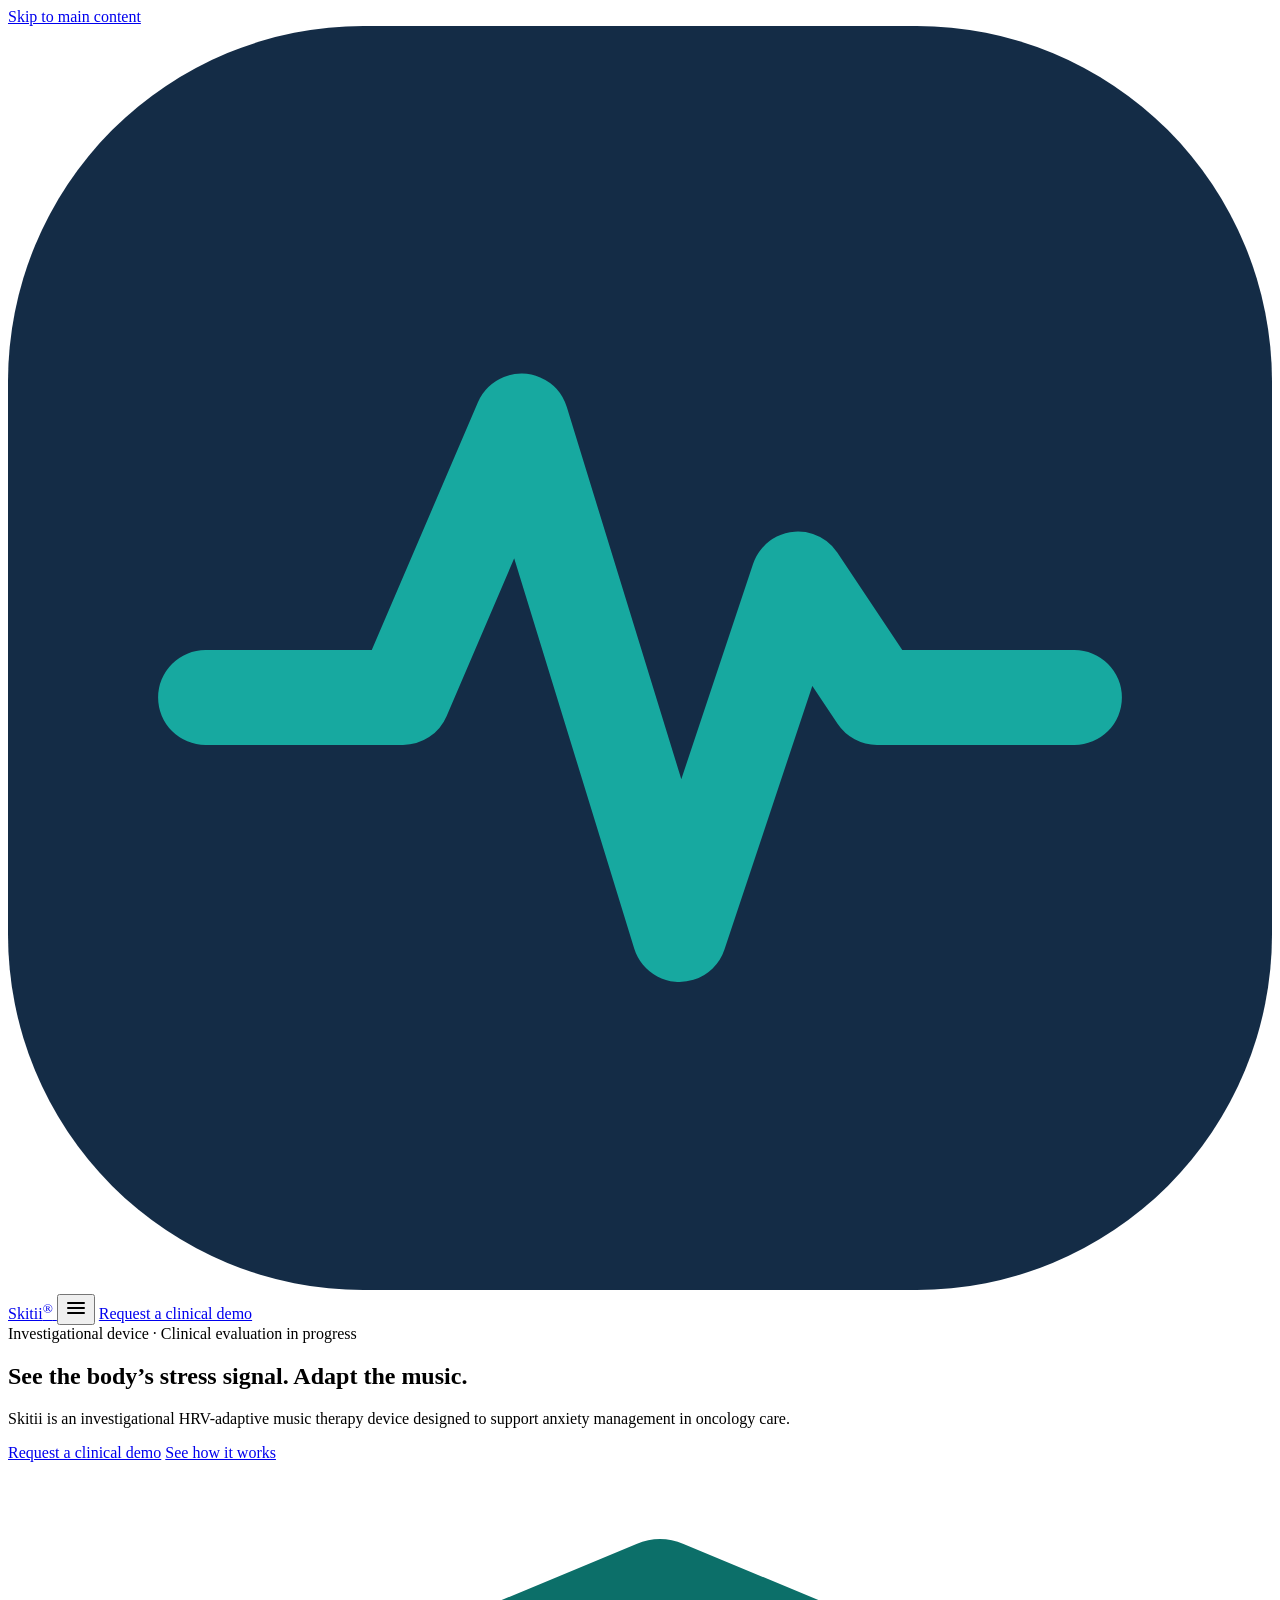
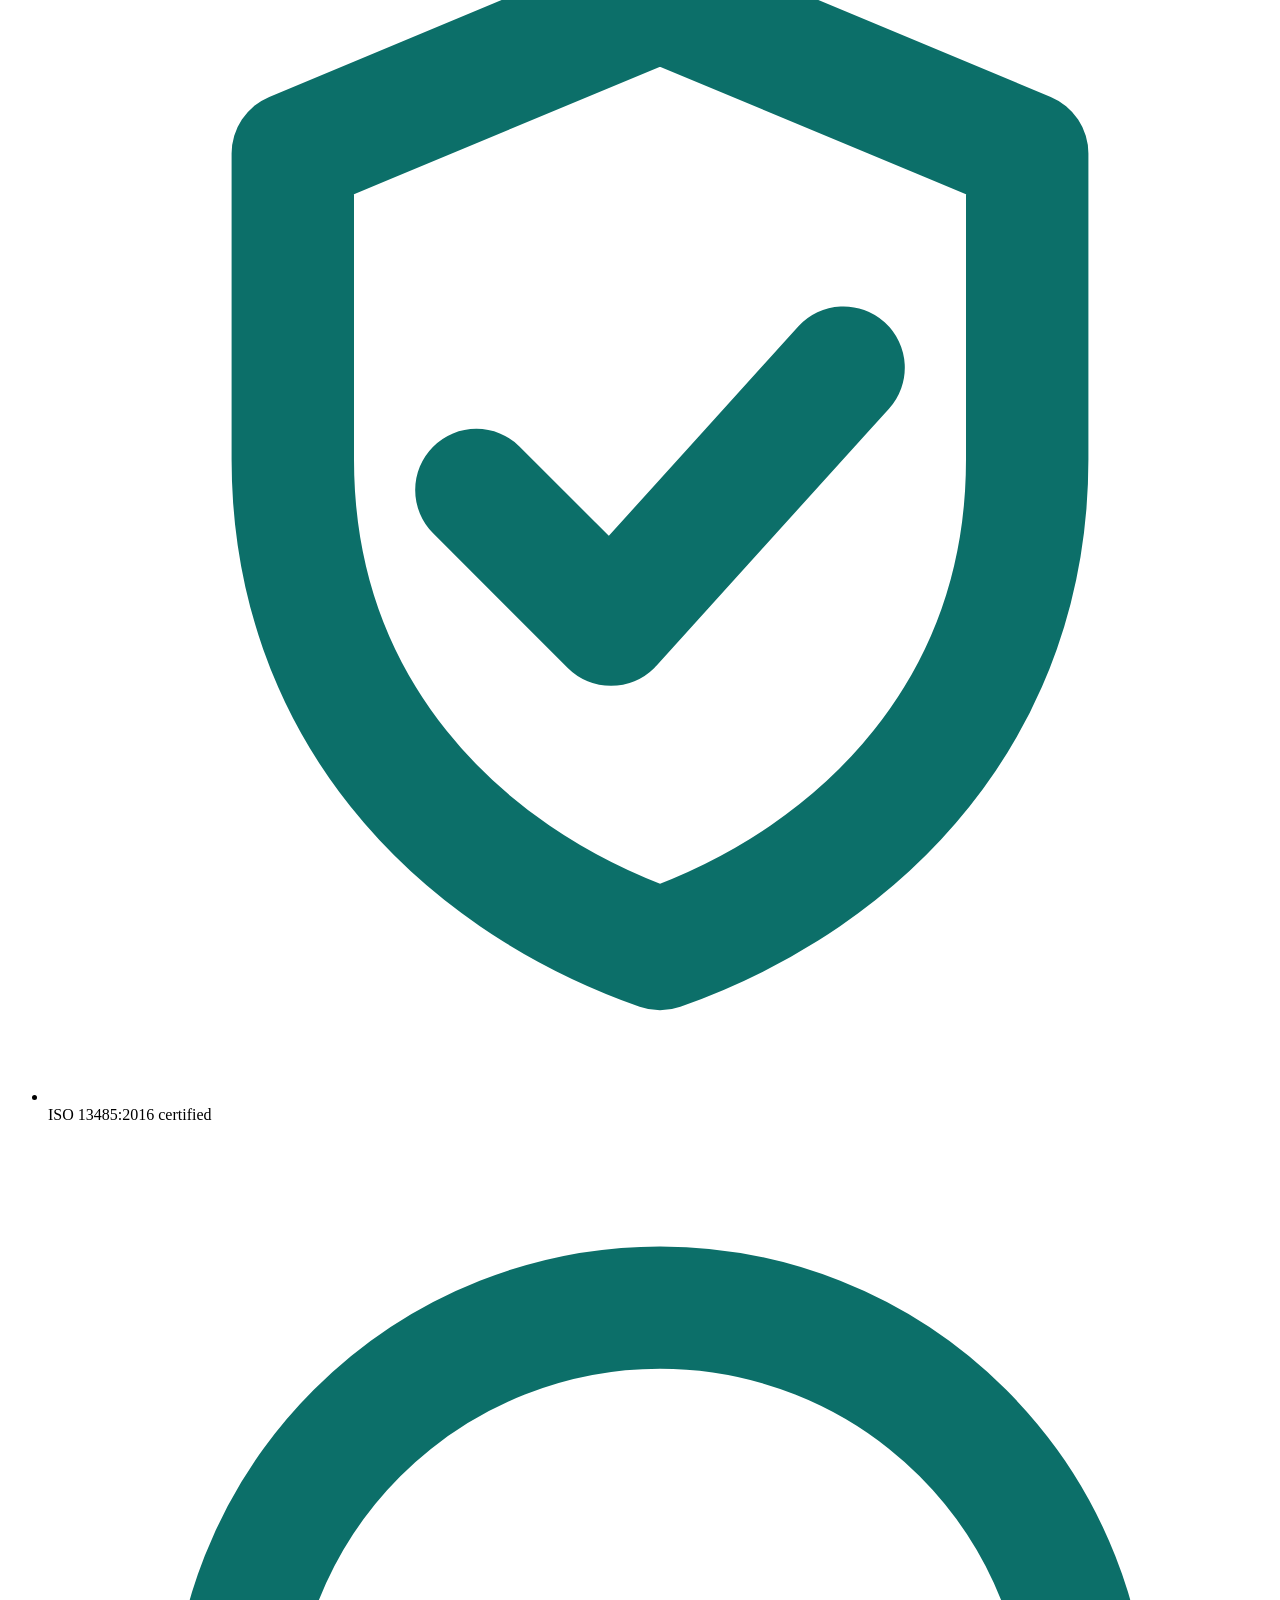
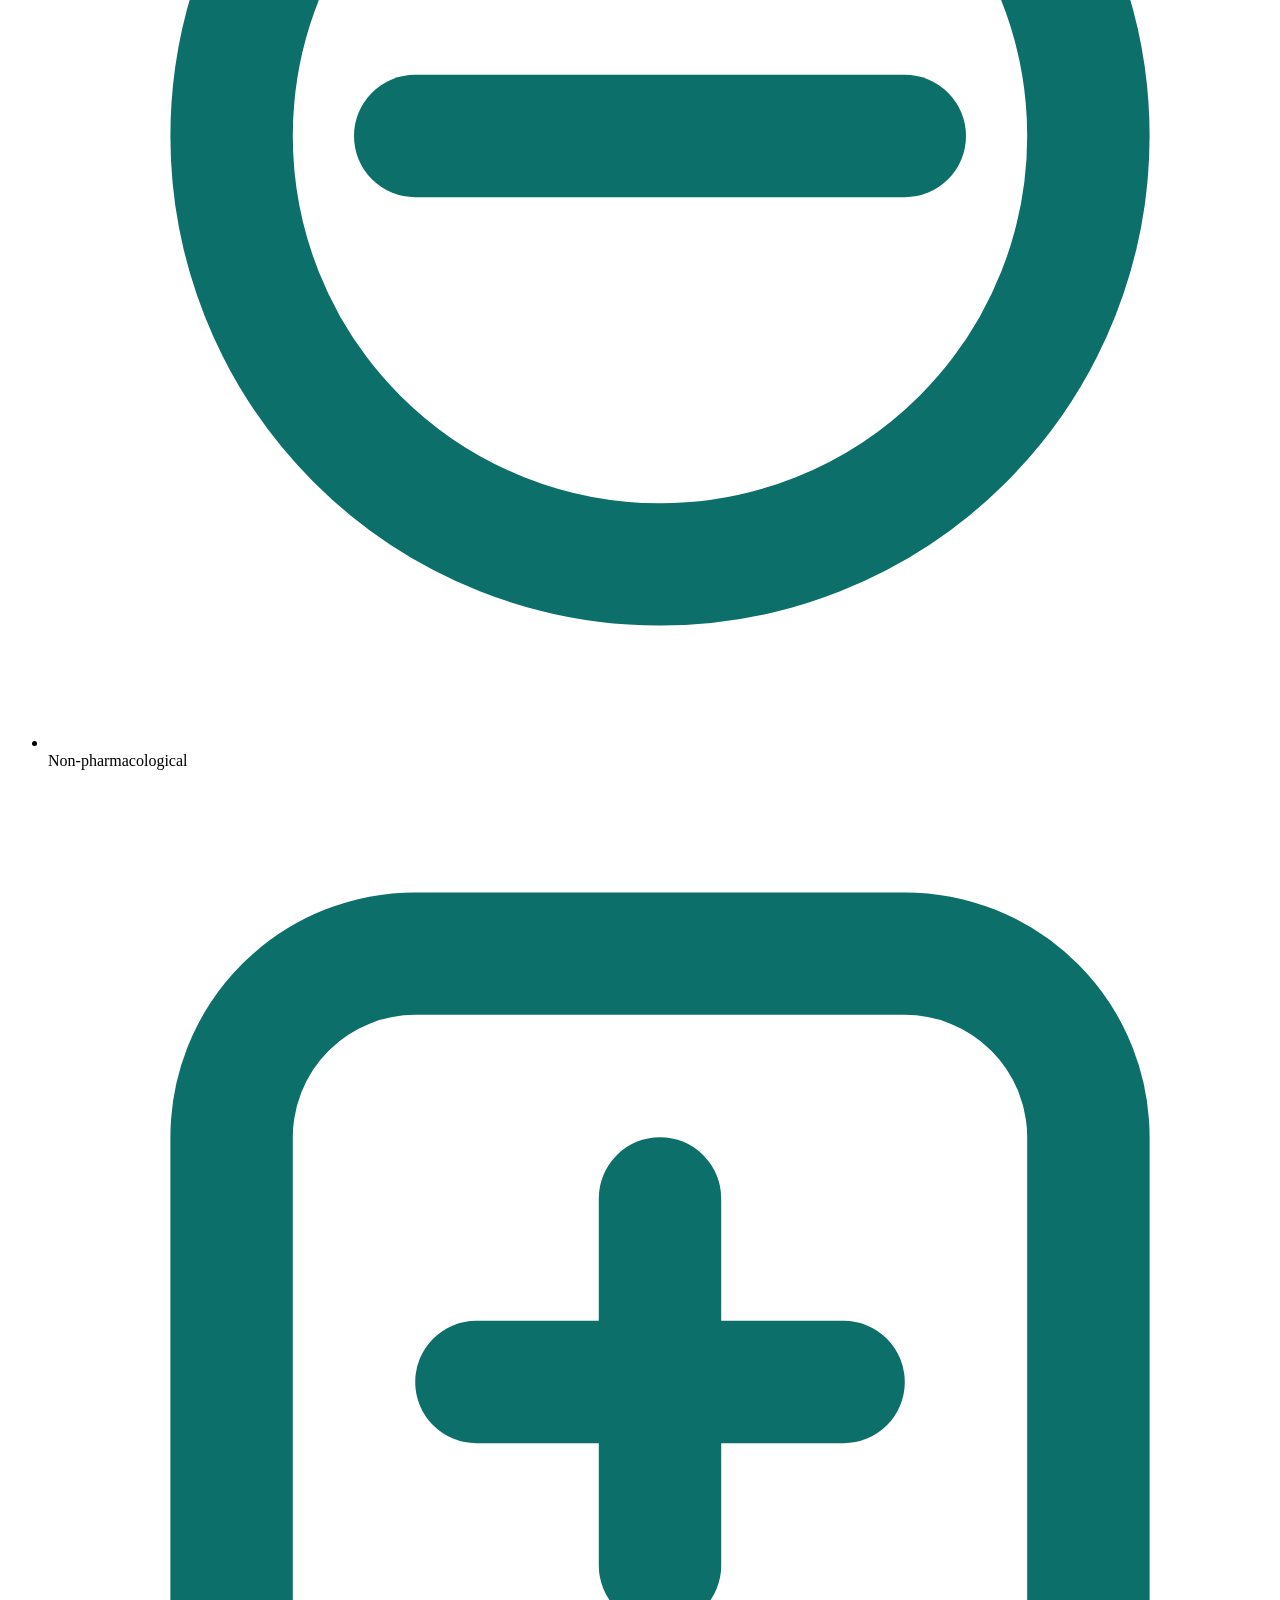
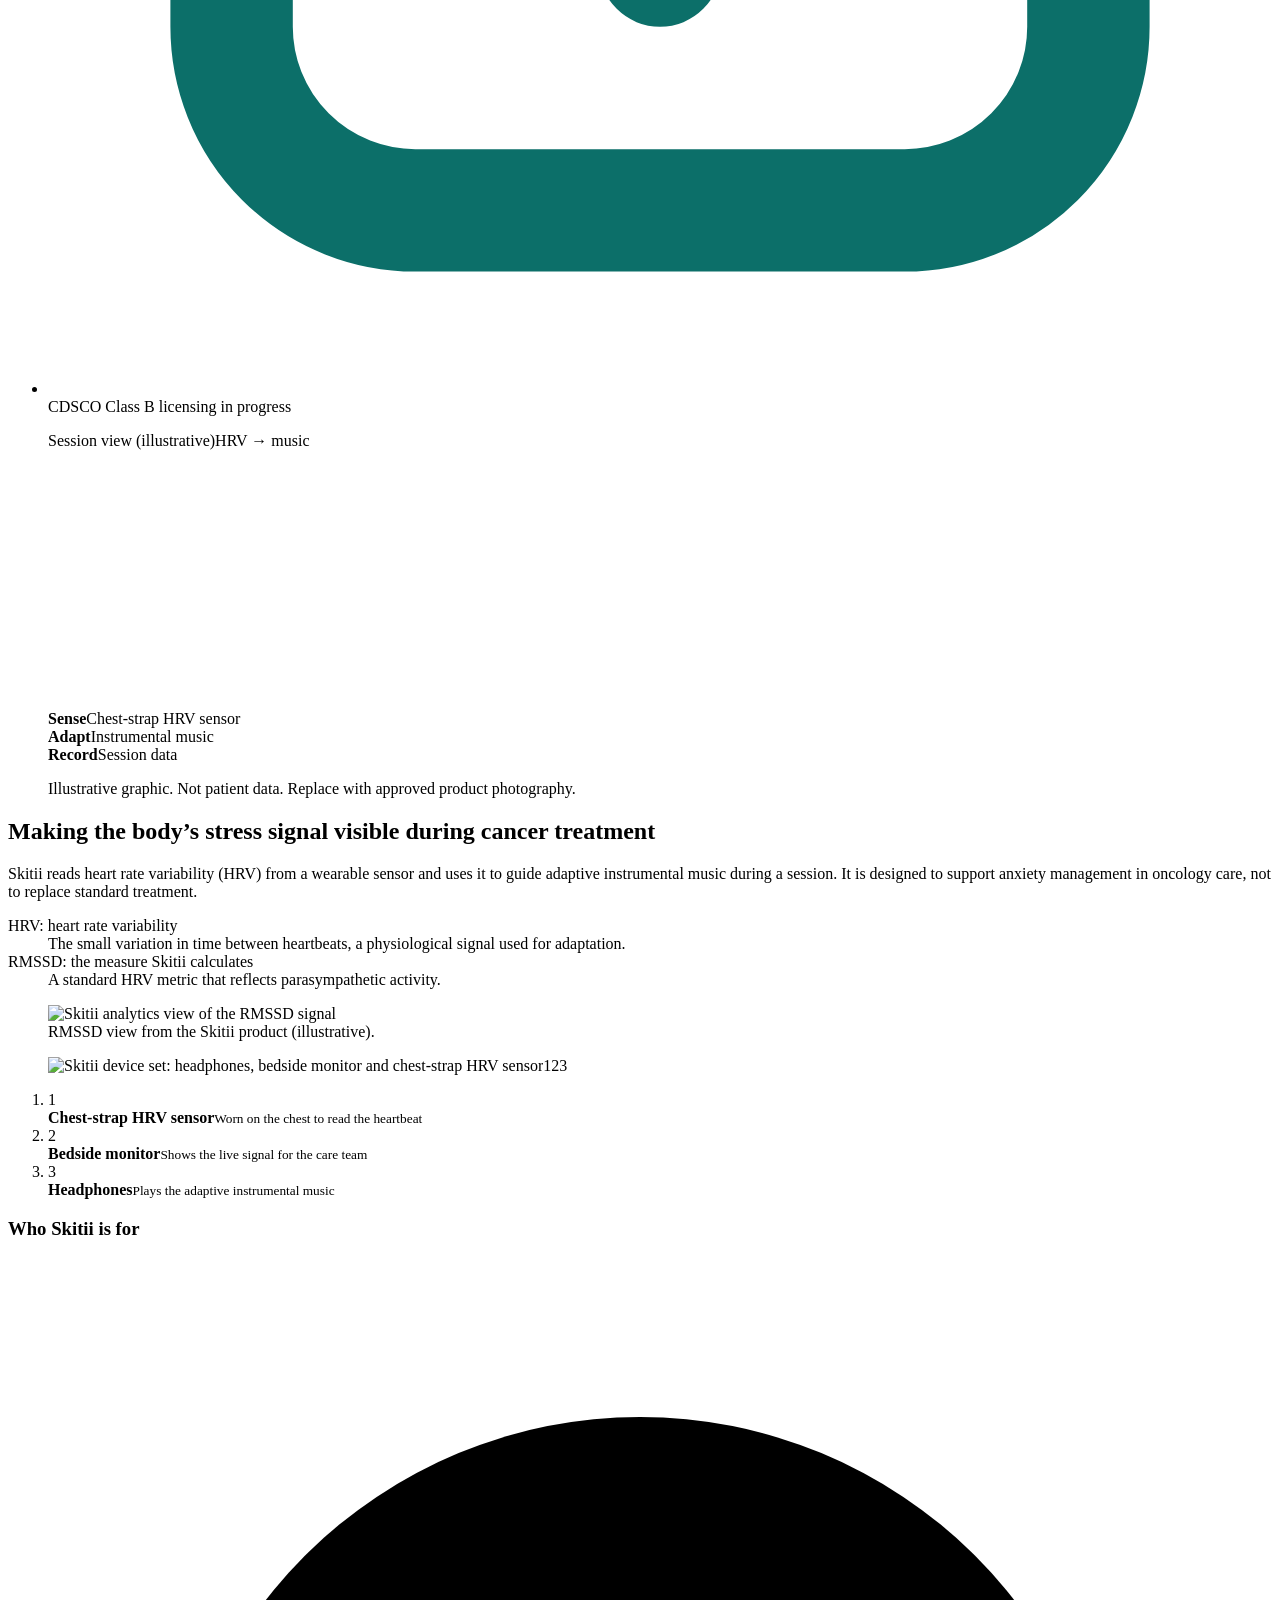
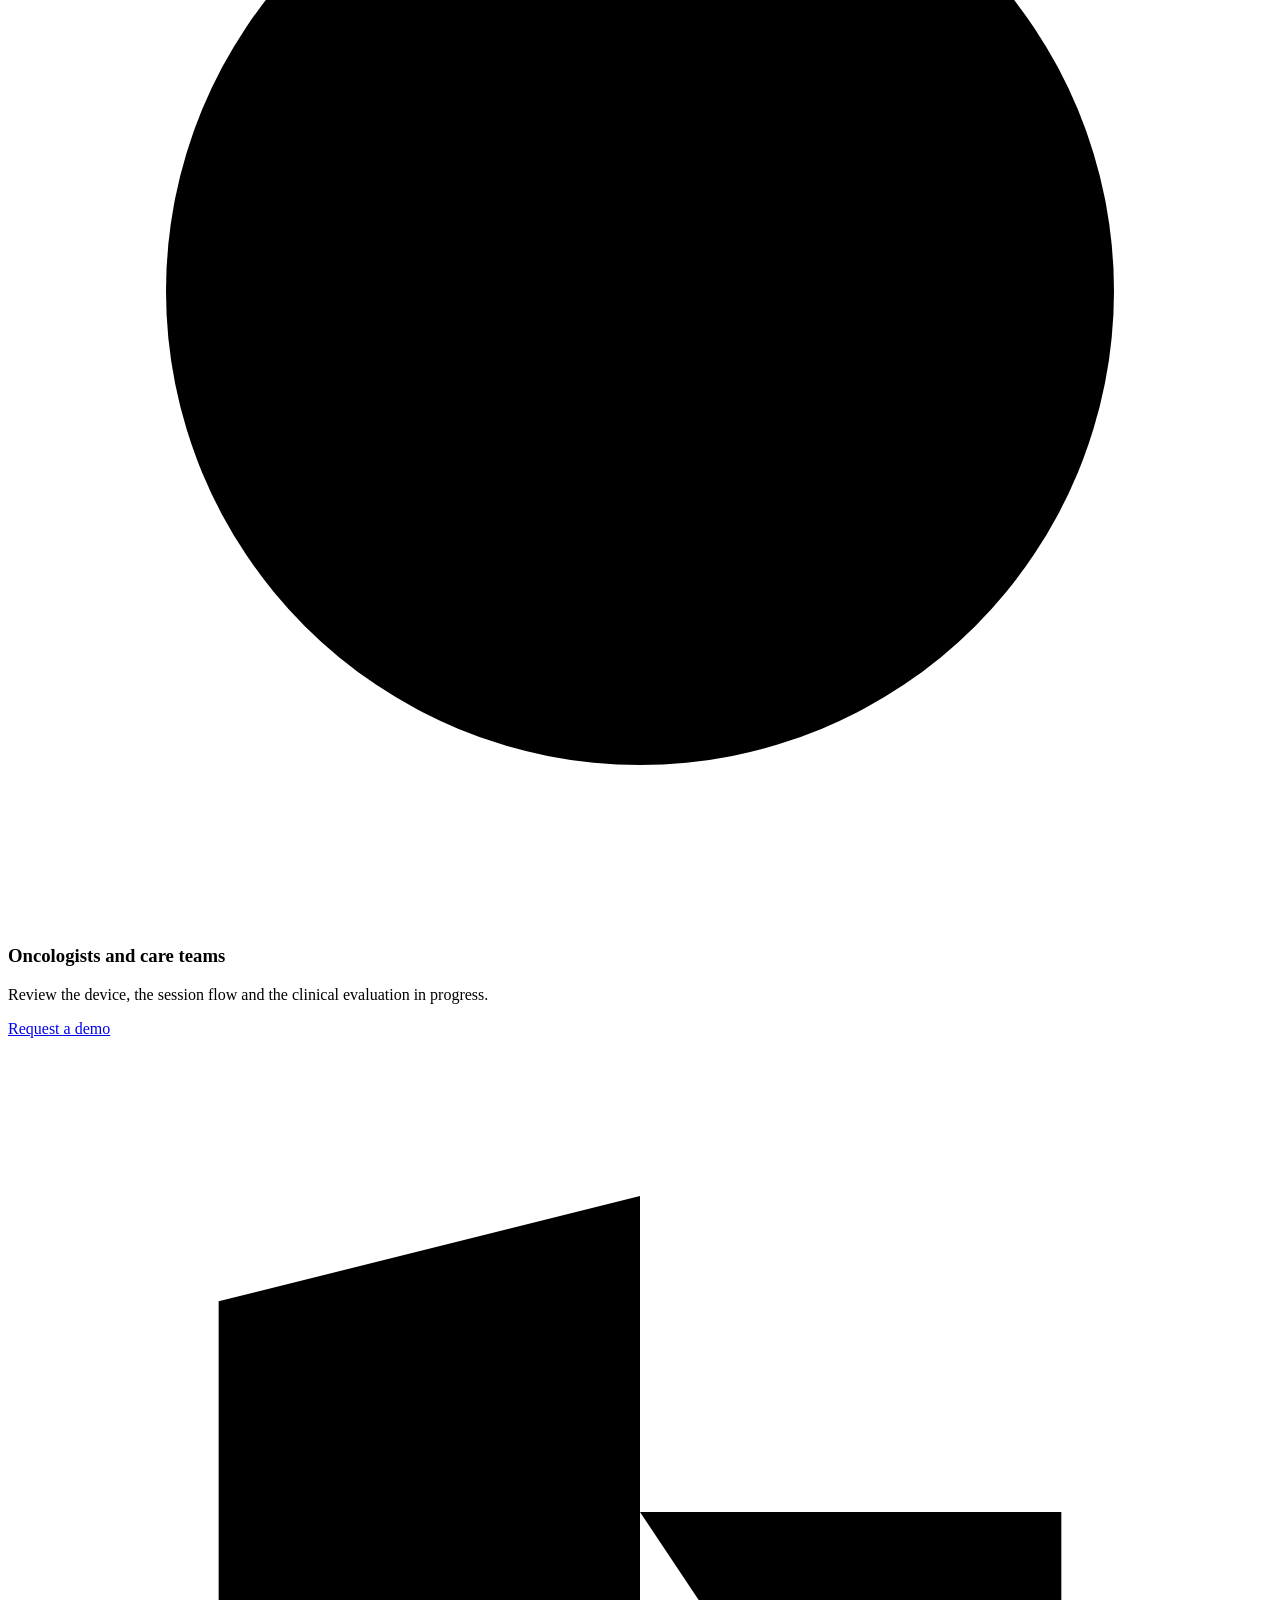
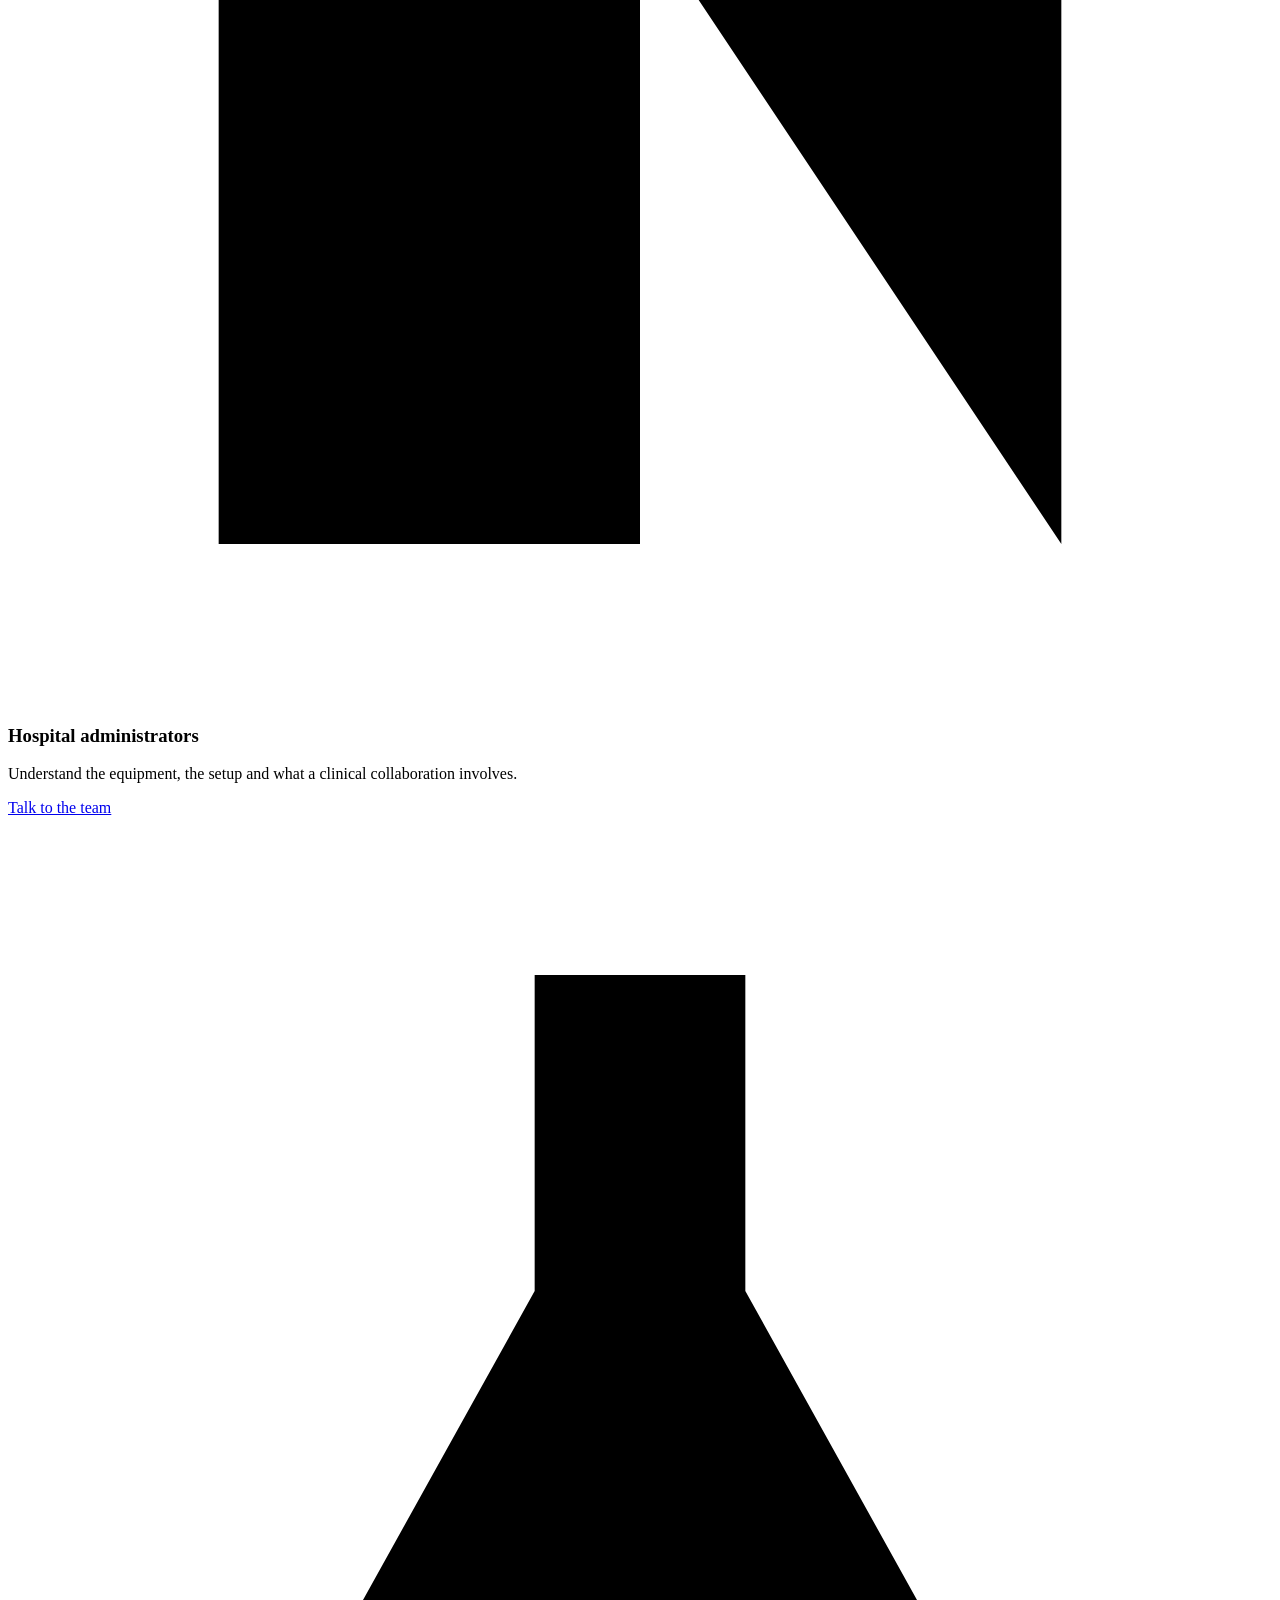
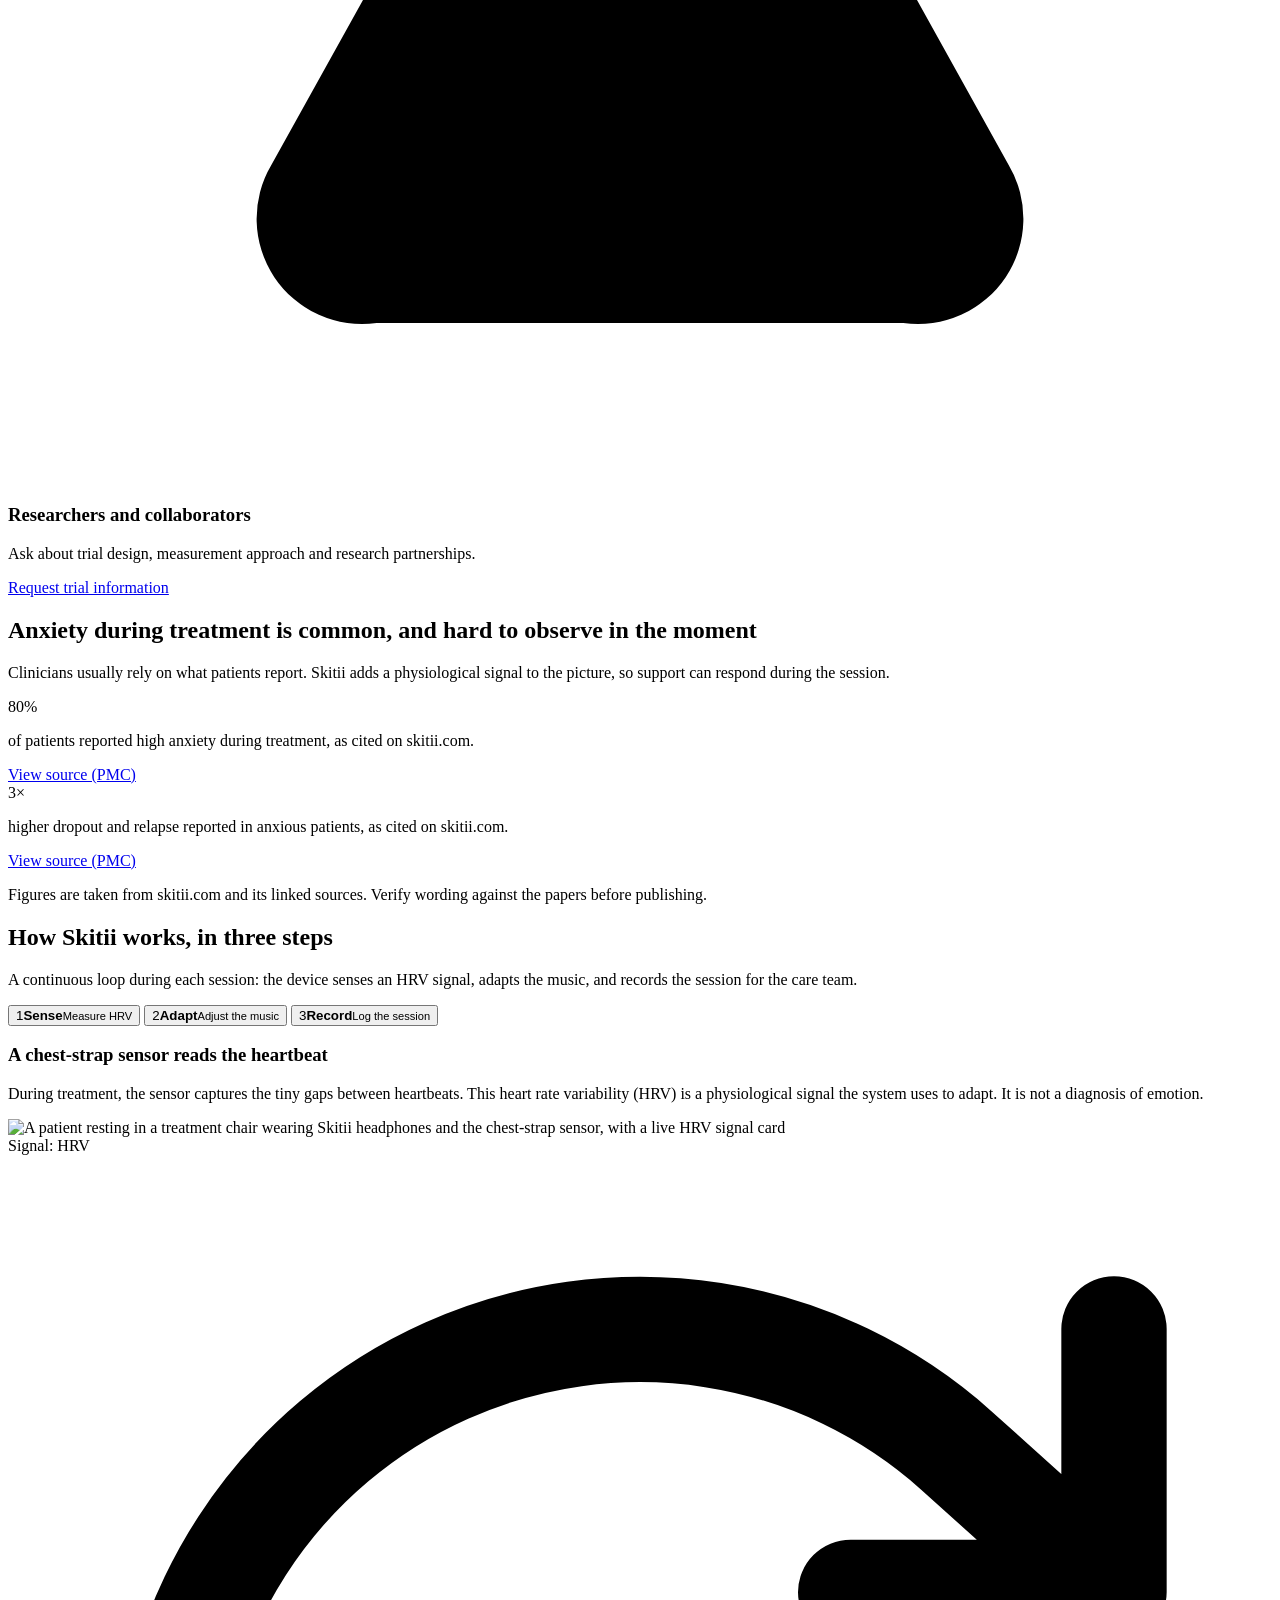
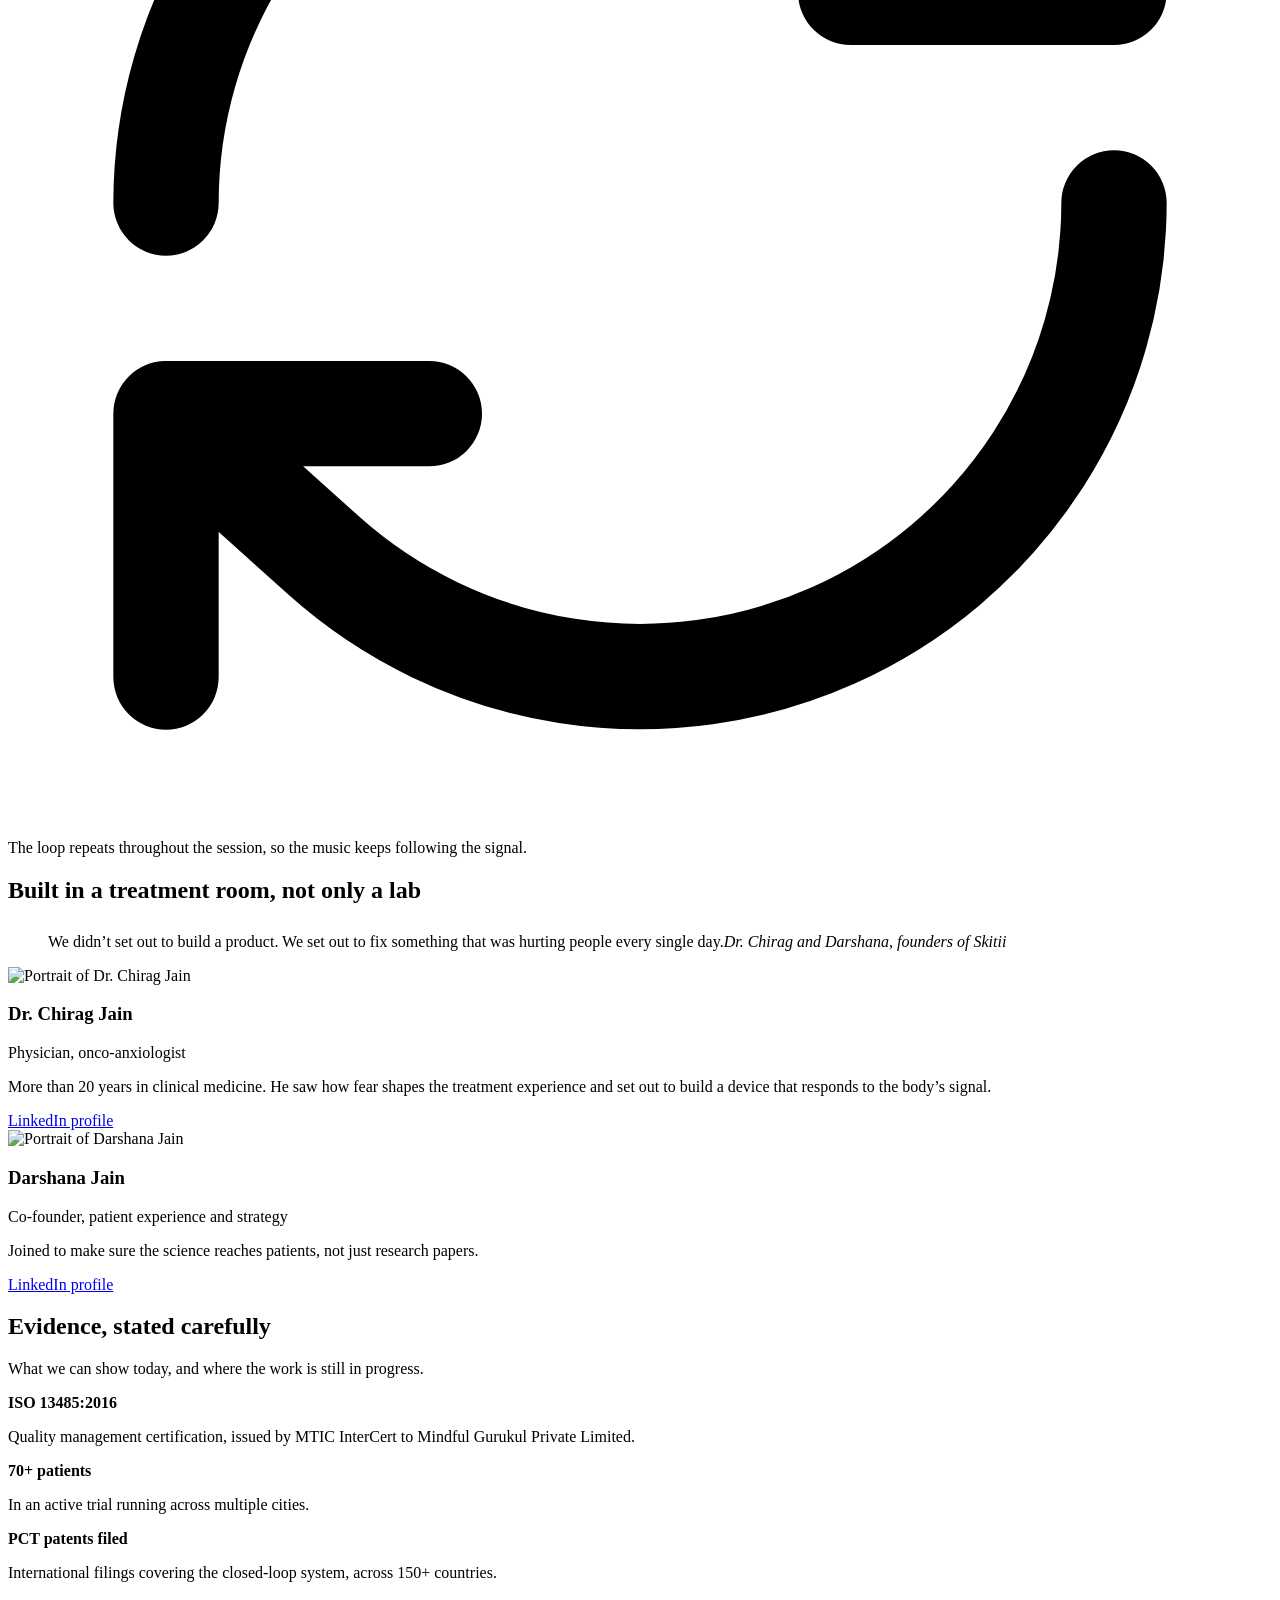
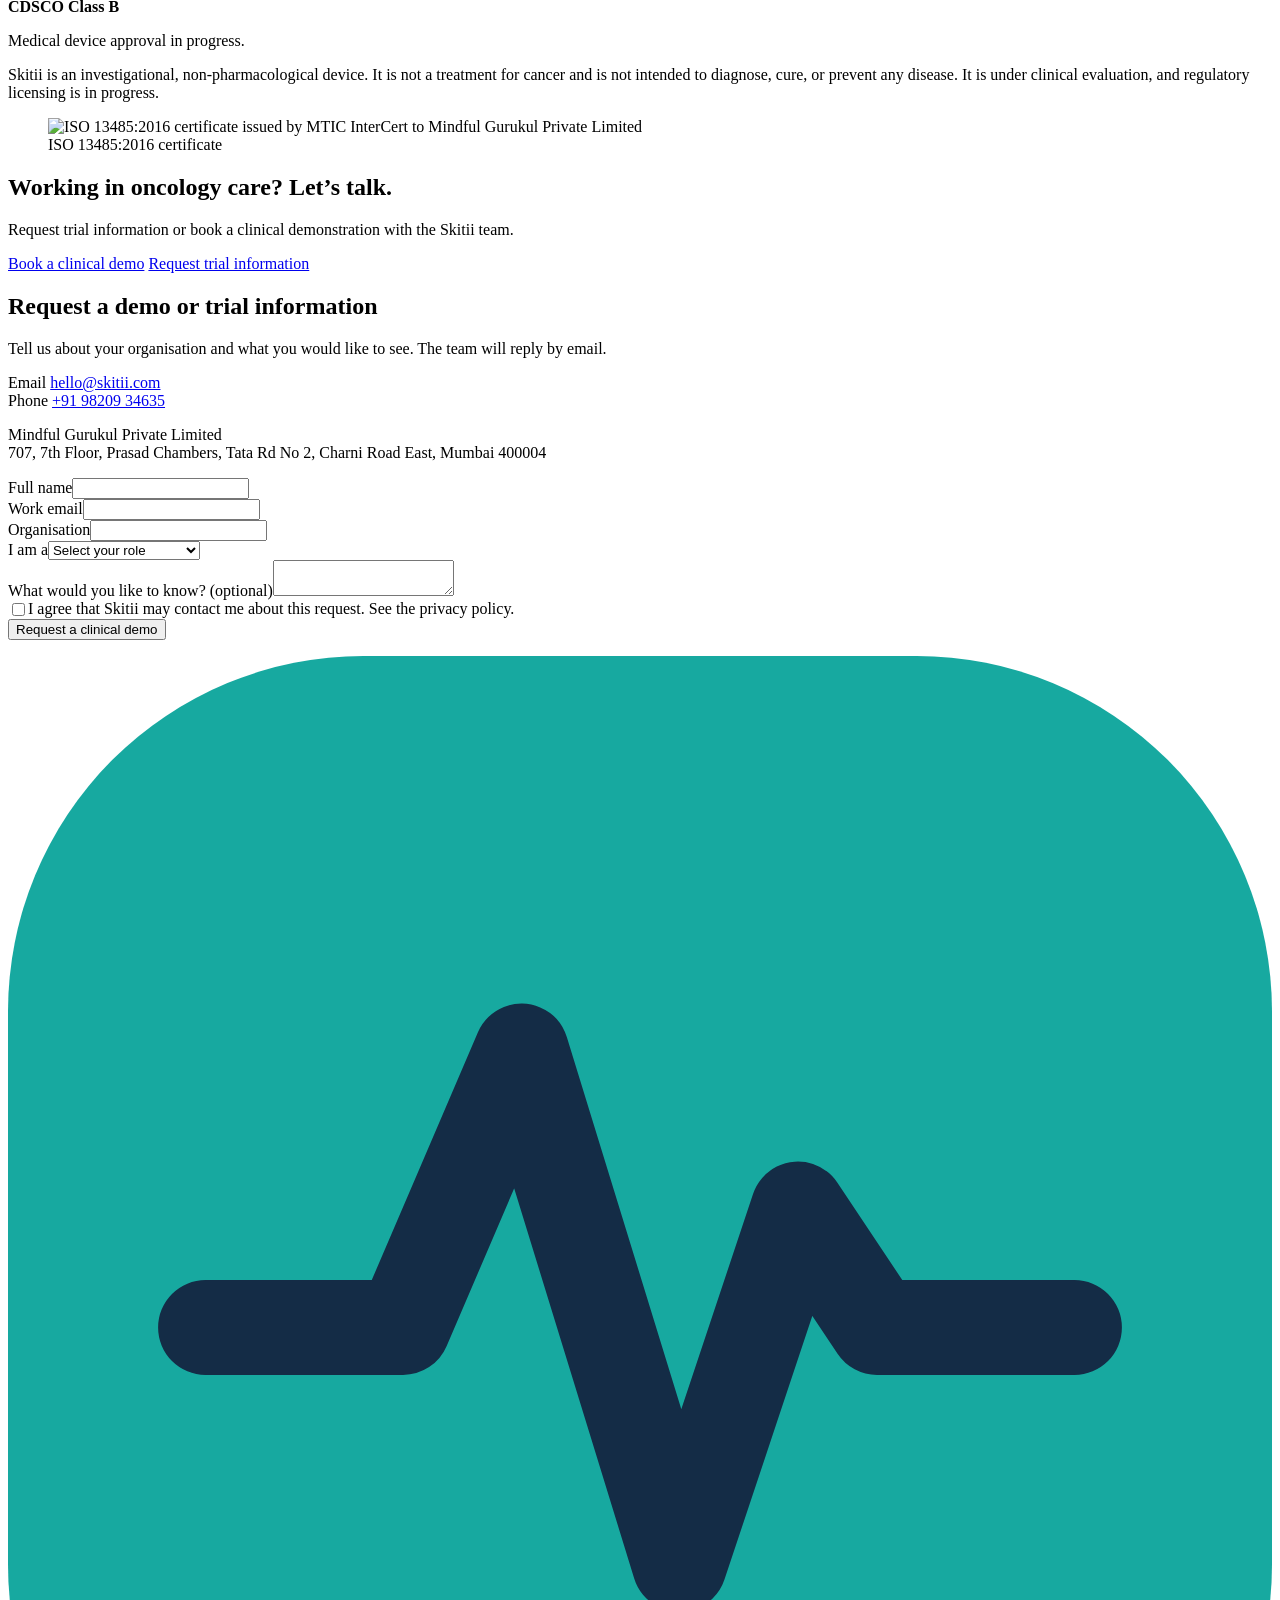
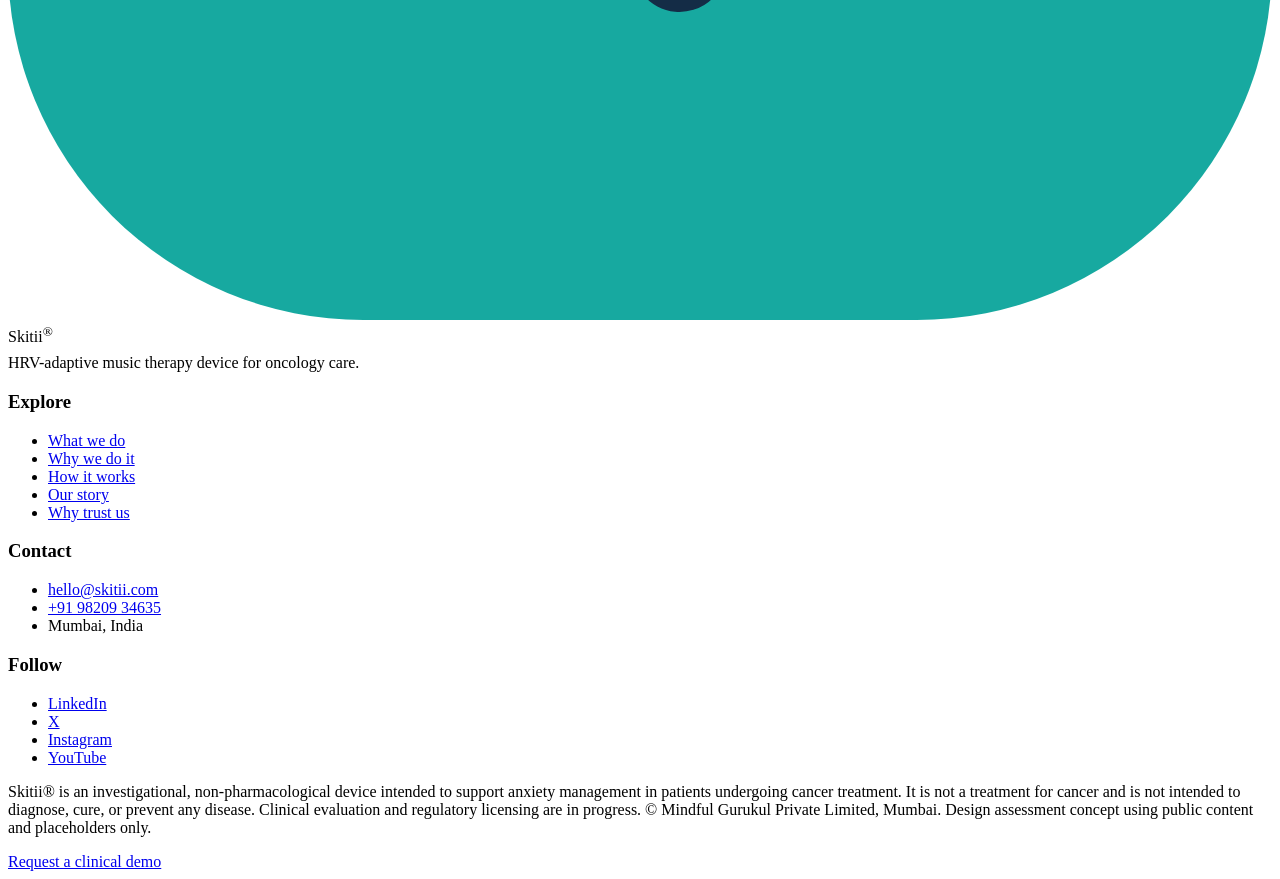
==== index.html @ 8450b07e "Add files via upload" ====
<!DOCTYPE html>
<html lang="en">
<head>
<meta charset="utf-8">
<meta name="viewport" content="width=device-width, initial-scale=1, viewport-fit=cover">
<title>Skitii | HRV-adaptive music therapy device for oncology care</title>
<meta name="description" content="Skitii is an investigational HRV-adaptive music therapy device designed to support anxiety management in oncology care.">
<meta name="robots" content="noindex, nofollow"><!-- Assessment preview: remove before any real launch -->
<meta name="theme-color" content="#142C46">
<meta property="og:type" content="website">
<meta property="og:title" content="Skitii | HRV-adaptive music therapy device for oncology care">
<meta property="og:description" content="Skitii is an investigational HRV-adaptive music therapy device designed to support anxiety management in oncology care.">
<link rel="icon" href="assets/favicon.svg" type="image/svg+xml">
<link rel="preconnect" href="https://fonts.googleapis.com">
<link rel="preconnect" href="https://fonts.gstatic.com" crossorigin>
<link href="https://fonts.googleapis.com/css2?family=Manrope:wght@400;500;600;700;800&display=swap" rel="stylesheet">
<link rel="stylesheet" href="css/tokens.css">
<link rel="stylesheet" href="css/base.css">
<link rel="stylesheet" href="css/buttons.css">
<link rel="stylesheet" href="css/header.css">
<link rel="stylesheet" href="css/hero.css">
<link rel="stylesheet" href="css/how-it-works.css">
<link rel="stylesheet" href="css/cta.css">
<link rel="stylesheet" href="css/sections.css">
<link rel="stylesheet" href="css/responsive.css">
<link rel="stylesheet" href="css/media.css">
</head>
<body>
<a class="skip" href="#main">Skip to main content</a>

<header>
  <div class="wrap bar">
    <a class="logo" href="#" aria-label="Skitii home">
      <!-- Placeholder mark: swap with the official Skitii logo asset -->
      <svg viewBox="0 0 32 32" aria-hidden="true"><rect width="32" height="32" rx="9" fill="#142C46"/><path d="M5 17h5l3-7 4 13 3-9 2 3h5" fill="none" stroke="#17A9A0" stroke-width="2.4" stroke-linecap="round" stroke-linejoin="round"/></svg>
      <span>Skitii<sup>®</sup></span>
    </a>
    <button class="menu-btn" aria-expanded="false" aria-controls="nav" aria-label="Open menu">
      <svg width="22" height="22" viewBox="0 0 22 22" fill="none" stroke="currentColor" stroke-width="2" stroke-linecap="round"><path d="M3 6h16M3 11h16M3 16h16"/></svg>
    </button>
    <nav id="nav" aria-label="Primary" hidden>
      <ul>
        <li><a href="#what">What we do</a></li>
        <li><a href="#why">Why we do it</a></li>
        <li><a href="#how" aria-current="true">How it works</a></li>
        <li><a href="#story">Our story</a></li>
        <li><a href="#trust">Why trust us</a></li>
      </ul>
    </nav>
    <a class="btn btn-primary nav-cta" href="#enquiry">Request a clinical demo</a>
  </div>
</header>

<main id="main">
  <!-- HERO -->
  <section class="hero" aria-labelledby="hero-title">
    <div class="wrap hero-grid">
      <div>
        <span class="badge"><i></i>Investigational device · Clinical evaluation in progress</span>
        <h1 id="hero-title">See the body’s stress signal. Adapt the music.</h1>
        <p class="lede">Skitii is an investigational HRV-adaptive music therapy device designed to support anxiety management in oncology care.</p>
        <div class="cta-row" id="hero-cta">
          <a class="btn btn-primary" href="#enquiry">Request a clinical demo</a>
          <a class="btn btn-ghost" href="#how">See how it works</a>
        </div>
        <ul class="proof" aria-label="Credentials">
          <li><svg viewBox="0 0 20 20" fill="none" stroke="#0C6F69" stroke-width="2" stroke-linecap="round" stroke-linejoin="round" aria-hidden="true"><path d="M10 2l6 2.5v5c0 4-2.6 6.8-6 8-3.4-1.2-6-4-6-8v-5z"/><path d="M7 10l2.2 2.2L13 8"/></svg>ISO 13485:2016 certified</li>
          <li><svg viewBox="0 0 20 20" fill="none" stroke="#0C6F69" stroke-width="2" stroke-linecap="round" aria-hidden="true"><circle cx="10" cy="10" r="7"/><path d="M6 10h8"/></svg>Non-pharmacological</li>
          <li><svg viewBox="0 0 20 20" fill="none" stroke="#0C6F69" stroke-width="2" stroke-linecap="round" stroke-linejoin="round" aria-hidden="true"><rect x="3" y="3" width="14" height="14" rx="3"/><path d="M7 10h6M10 7v6"/></svg>CDSCO Class B licensing in progress</li>
        </ul>
      </div>

      <figure class="signal" aria-label="Illustration of a heart-rate-variability signal guiding adaptive music">
        <div class="signal-top"><span class="live"><i></i>Session view (illustrative)</span><span>HRV → music</span></div>
        <div class="trace-wrap">
          <svg class="trace" id="trace" viewBox="0 0 600 130" role="img" aria-label="Animated heartbeat trace with beats gradually spacing out">
            <g class="grid"><line x1="0" y1="35" x2="600" y2="35"/><line x1="0" y1="70" x2="600" y2="70"/><line x1="0" y1="105" x2="600" y2="105"/></g>
            <path id="tracePath" d=""/>
          </svg>
        </div>
        <div class="chips">
          <div class="chip"><b>Sense</b><span>Chest-strap HRV sensor</span></div>
          <div class="chip"><b>Adapt</b><span>Instrumental music</span></div>
          <div class="chip"><b>Record</b><span>Session data</span></div>
        </div>
        <p class="note">Illustrative graphic. Not patient data. Replace with approved product photography.</p>
      </figure>
    </div>
  </section>

  <!-- WHAT + WHY -->
  <section class="sec" id="what" aria-labelledby="what-title">
    <div class="wrap">
      <div class="split">
        <div>
          <h2 id="what-title">Making the body’s stress signal visible during cancer treatment</h2>
          <p class="sub">Skitii reads heart rate variability (HRV) from a wearable sensor and uses it to guide adaptive instrumental music during a session. It is designed to support anxiety management in oncology care, not to replace standard treatment.</p>
          <dl class="def">
            <div><dt>HRV: heart rate variability</dt><dd>The small variation in time between heartbeats, a physiological signal used for adaptation.</dd></div>
            <div><dt>RMSSD: the measure Skitii calculates</dt><dd>A standard HRV metric that reflects parasympathetic activity.</dd></div>
          </dl>
          <figure class="x-rm"><img src="assets/img/rmssd.webp" alt="Skitii analytics view of the RMSSD signal" width="422" height="280" loading="lazy"><figcaption>RMSSD view from the Skitii product (illustrative).</figcaption></figure>
        </div>
        <div class="x-sys"><figure class="x-stage" aria-label="Skitii device set with numbered parts"><div class="x-zoom"><img class="x-dev" src="assets/img/device.webp" alt="Skitii device set: headphones, bedside monitor and chest-strap HRV sensor" width="1000" height="623" loading="lazy"><span class="x-hot" aria-hidden="true" style="left:39.4%;top:76.5%">1</span><span class="x-hot" aria-hidden="true" style="left:64%;top:33.5%">2</span><span class="x-hot" aria-hidden="true" style="left:25.4%;top:37%">3</span></div></figure>
<ol class="x-legend"><li><span aria-hidden="true">1</span><div><b>Chest-strap HRV sensor</b><small>Worn on the chest to read the heartbeat</small></div></li><li><span aria-hidden="true">2</span><div><b>Bedside monitor</b><small>Shows the live signal for the care team</small></div></li><li><span aria-hidden="true">3</span><div><b>Headphones</b><small>Plays the adaptive instrumental music</small></div></li></ol></div>
      </div>
      <div class="aud">
        <h3>Who Skitii is for</h3>
        <div class="cards">
          <article class="card"><div class="ico"><svg viewBox="0 0 24 24" aria-hidden="true"><circle cx="12" cy="12" r="9"/><path d="M12 8v8M8 12h8"/></svg></div><h3>Oncologists and care teams</h3><p>Review the device, the session flow and the clinical evaluation in progress.</p><a href="#enquiry">Request a demo</a></article>
          <article class="card"><div class="ico"><svg viewBox="0 0 24 24" aria-hidden="true"><path d="M4 21V5l8-2v18M12 9h8v12M7 9h2M7 13h2M7 17h2M15 13h2M15 17h2"/></svg></div><h3>Hospital administrators</h3><p>Understand the equipment, the setup and what a clinical collaboration involves.</p><a href="#enquiry">Talk to the team</a></article>
          <article class="card"><div class="ico"><svg viewBox="0 0 24 24" aria-hidden="true"><path d="M9 3h6M10 3v6l-5 9a2 2 0 0 0 2 3h10a2 2 0 0 0 2-3l-5-9V3"/></svg></div><h3>Researchers and collaborators</h3><p>Ask about trial design, measurement approach and research partnerships.</p><a href="#enquiry">Request trial information</a></article>
        </div>
      </div>
    </div>
  </section>

  <section class="sec dark" id="why" aria-labelledby="why-title">
    <div class="wrap split">
      <div>
        <h2 id="why-title">Anxiety during treatment is common, and hard to observe in the moment</h2>
        <p class="sub">Clinicians usually rely on what patients report. Skitii adds a physiological signal to the picture, so support can respond during the session.</p>
      </div>
      <div>
        <div class="stat-row"><div class="stat" role="img" aria-label="80 percent" data-target="80" data-suffix="%">80%</div><div><p>of patients reported high anxiety during treatment, as cited on skitii.com.</p><a href="https://pmc.ncbi.nlm.nih.gov/articles/PMC10163167/">View source (PMC)</a></div></div>
        <div class="stat-row"><div class="stat" role="img" aria-label="3 times" data-target="3" data-suffix="×">3×</div><div><p>higher dropout and relapse reported in anxious patients, as cited on skitii.com.</p><a href="https://pmc.ncbi.nlm.nih.gov/articles/PMC10304137/">View source (PMC)</a></div></div>
        <p class="caveat">Figures are taken from skitii.com and its linked sources. Verify wording against the papers before publishing.</p>
      </div>
    </div>
  </section>

  <!-- HOW SKITII WORKS -->
  <section class="works" id="how" aria-labelledby="how-title">
    <div class="wrap">
      <h2 id="how-title">How Skitii works, in three steps</h2>
      <p class="sub">A continuous loop during each session: the device senses an HRV signal, adapts the music, and records the session for the care team.</p>

      <div class="flow">
        <div role="tablist" aria-label="Skitii steps">
          <button role="tab" id="t1" aria-selected="true" aria-controls="p1"><span class="n">1</span><span><strong>Sense</strong><small>Measure HRV</small></span></button>
          <button role="tab" id="t2" aria-selected="false" aria-controls="p2" tabindex="-1"><span class="n">2</span><span><strong>Adapt</strong><small>Adjust the music</small></span></button>
          <button role="tab" id="t3" aria-selected="false" aria-controls="p3" tabindex="-1"><span class="n">3</span><span><strong>Record</strong><small>Log the session</small></span></button>
        </div>

        <div>
          <div role="tabpanel" id="p1" aria-labelledby="t1">
            <h3>A chest-strap sensor reads the heartbeat</h3>
            <p>During treatment, the sensor captures the tiny gaps between heartbeats. This heart rate variability (HRV) is a physiological signal the system uses to adapt. It is not a diagnosis of emotion.</p>
            <div class="art photo"><img src="assets/img/sense.webp" alt="A patient resting in a treatment chair wearing Skitii headphones and the chest-strap sensor, with a live HRV signal card" width="900" height="600" loading="lazy"></div>
            <span class="tag">Signal: HRV</span>
          </div>

          <div role="tabpanel" id="p2" aria-labelledby="t2" hidden>
            <h3>AI-generated instrumental music responds in real time</h3>
            <p>Skitii calculates RMSSD from the HRV signal and adjusts the music as the signal changes, rather than playing a fixed playlist.</p>
            <div class="art photo"><img src="assets/img/adapt.webp" alt="A patient listening to adaptive music through Skitii headphones while a therapy-in-progress card shows the live signal" width="900" height="600" loading="lazy"></div>
            <span class="tag">Signal: RMSSD</span>
          </div>

          <div role="tabpanel" id="p3" aria-labelledby="t3" hidden>
            <h3>Session data is logged for the care team</h3>
            <p>Signals from each session are recorded so clinicians can review how HRV changed over time. <em>Placeholder copy: confirm wording with the Skitii team.</em></p>
            <div class="art photo x-rec"><img src="assets/img/record.webp" alt="A nurse and a patient in an oncology day-care room reviewing a tablet together" width="1024" height="687" loading="lazy"><div class="x-card" role="group" aria-label="Illustrative session record card"><div class="x-ch"><i></i>Session record</div><div class="x-cs">Illustrative data</div>
<div class="x-rowc"><span>Session length</span><b>32<small>min</small></b></div><div class="x-rowc"><span>Avg heart rate</span><b>65<small>bpm</small></b></div><div class="x-rowc"><span>Avg RMSSD</span><b>72<small>ms</small></b></div>
<div class="x-cap">RMSSD over the session</div><svg class="x-ctr" viewBox="0 0 160 40" preserveAspectRatio="none" aria-hidden="true"><path d="M0 28 C10 10 18 34 28 20 S46 8 56 22 S74 34 84 18 S104 6 114 20 S134 30 160 14" fill="none" stroke="#17A9A0" stroke-width="2" stroke-linecap="round"/></svg>
<div class="x-cf"><svg viewBox="0 0 12 12" aria-hidden="true"><path d="M2 6.5l2.6 2.6L10 3.4" fill="none" stroke="#0C6F69" stroke-width="1.8" stroke-linecap="round" stroke-linejoin="round"/></svg>Saved for care team review</div></div></div>
            <span class="tag">Output: session record</span>
          </div>
        </div>
      </div>

      <p class="loop">
        <svg viewBox="0 0 24 24" fill="none" stroke="currentColor" stroke-width="2" stroke-linecap="round" stroke-linejoin="round" aria-hidden="true"><path d="M3 12a9 9 0 0 1 15-6.7L21 8M21 3v5h-5M21 12a9 9 0 0 1-15 6.7L3 16M3 21v-5h5"/></svg>
        The loop repeats throughout the session, so the music keeps following the signal.
      </p>
    </div>
  </section>

  <!-- STORY + TRUST -->
  <section class="sec alt" id="story" aria-labelledby="story-title">
    <div class="wrap split">
      <div>
        <h2 id="story-title">Built in a treatment room, not only a lab</h2>
        <blockquote class="quote" style="margin-top:1.8rem">We didn’t set out to build a product. We set out to fix something that was hurting people every single day.<cite>Dr. Chirag and Darshana, founders of Skitii</cite></blockquote>
      </div>
      <div>
        <article class="card founder"><img class="x-av" src="assets/img/chirag.webp" alt="Portrait of Dr. Chirag Jain" width="152" height="152" loading="lazy"><div><h3>Dr. Chirag Jain</h3><p class="role">Physician, onco-anxiologist</p><p>More than 20 years in clinical medicine. He saw how fear shapes the treatment experience and set out to build a device that responds to the body’s signal.</p><a href="https://www.linkedin.com/in/dr-chirag-jain">LinkedIn profile</a></div></article>
        <article class="card founder"><img class="x-av" src="assets/img/darshana.webp" alt="Portrait of Darshana Jain" width="152" height="152" loading="lazy"><div><h3>Darshana Jain</h3><p class="role">Co-founder, patient experience and strategy</p><p>Joined to make sure the science reaches patients, not just research papers.</p><a href="https://www.linkedin.com/in/darshana-jain-81477a146">LinkedIn profile</a></div></article>
      </div>
    </div>
  </section>

  <section class="sec" id="trust" aria-labelledby="trust-title">
    <div class="wrap">
      <h2 id="trust-title">Evidence, stated carefully</h2>
      <p class="sub">What we can show today, and where the work is still in progress.</p>
      <div class="trust-split"><div>
      <div class="facts">
        <div class="fact"><b>ISO 13485:2016</b><p>Quality management certification, issued by MTIC InterCert to Mindful Gurukul Private Limited.</p></div>
        <div class="fact"><b>70+ patients</b><p>In an active trial running across multiple cities.</p></div>
        <div class="fact"><b>PCT patents filed</b><p>International filings covering the closed-loop system, across 150+ countries.</p></div>
        <div class="fact"><b>CDSCO Class B</b><p>Medical device approval in progress.</p></div>
      </div>
      <p class="reg">Skitii is an investigational, non-pharmacological device. It is not a treatment for cancer and is not intended to diagnose, cure, or prevent any disease. It is under clinical evaluation, and regulatory licensing is in progress.</p></div><figure class="x-cert"><img src="assets/img/cert.webp" alt="ISO 13485:2016 certificate issued by MTIC InterCert to Mindful Gurukul Private Limited" width="200" height="283" loading="lazy"><figcaption>ISO 13485:2016 certificate</figcaption></figure></div>
    </div>
  </section>

  <!-- CTA -->
  <section class="cta-band" id="contact" aria-labelledby="cta-title">
    <div class="wrap">
      <div>
        <h2 id="cta-title">Working in oncology care? Let’s talk.</h2>
        <p>Request trial information or book a clinical demonstration with the Skitii team.</p>
      </div>
      <div class="cta-row" style="margin:0">
        <a class="btn btn-primary" href="#enquiry">Book a clinical demo</a>
        <a class="btn btn-ghost" href="mailto:hello@skitii.com?subject=Trial%20information%20request">Request trial information</a>
      </div>
    </div>
  </section>
  <section class="sec" id="enquiry" aria-labelledby="enq-title">
    <div class="wrap split">
      <div class="contact-side">
        <h2 id="enq-title">Request a demo or trial information</h2>
        <p class="sub">Tell us about your organisation and what you would like to see. The team will reply by email.</p>
        <p>Email <a href="mailto:hello@skitii.com">hello@skitii.com</a><br>Phone <a href="tel:+919820934635">+91 98209 34635</a></p>
        <p>Mindful Gurukul Private Limited<br>707, 7th Floor, Prasad Chambers, Tata Rd No 2, Charni Road East, Mumbai 400004</p>
      </div>
      <form class="form" id="enquiry-form" novalidate>
        <div class="f"><label for="name">Full name</label><input id="name" name="name" autocomplete="name" required><span class="err" id="name-err"></span></div>
        <div class="f"><label for="email">Work email</label><input id="email" name="email" type="email" autocomplete="email" required><span class="err" id="email-err"></span></div>
        <div class="f"><label for="org">Organisation</label><input id="org" name="org" autocomplete="organization" required><span class="err" id="org-err"></span></div>
        <div class="f"><label for="role">I am a</label><select id="role" name="role" required><option value="">Select your role</option><option>Oncologist or clinician</option><option>Hospital administrator</option><option>Researcher</option><option>Investor</option><option>Other</option></select><span class="err" id="role-err"></span></div>
        <div class="f full"><label for="msg">What would you like to know? (optional)</label><textarea id="msg" name="msg"></textarea></div>
        <label class="check f full" for="consent" style="display:flex"><input id="consent" type="checkbox" required><span>I agree that Skitii may contact me about this request. See the privacy policy.</span></label>
        <span class="err f full" id="consent-err"></span>
        <div class="f full"><button class="btn btn-primary" type="submit">Request a clinical demo</button></div>
        <p id="form-status" role="status" aria-live="polite"></p>
      </form>
    </div>
  </section>
</main>

<footer>
  <div class="wrap foot">
    <div><div class="x-flogo"><svg viewBox="0 0 32 32" aria-hidden="true"><rect width="32" height="32" rx="9" fill="#17A9A0"/><path d="M5 17h5l3-7 4 13 3-9 2 3h5" fill="none" stroke="#142C46" stroke-width="2.4" stroke-linecap="round" stroke-linejoin="round"/></svg><span>Skitii<sup>®</sup></span></div><p style="margin-top:.5rem">HRV-adaptive music therapy device for oncology care.</p></div>
    <div><h3>Explore</h3><ul><li><a href="#what">What we do</a></li><li><a href="#why">Why we do it</a></li><li><a href="#how">How it works</a></li><li><a href="#story">Our story</a></li><li><a href="#trust">Why trust us</a></li></ul></div>
    <div><h3>Contact</h3><ul><li><a href="mailto:hello@skitii.com">hello@skitii.com</a></li><li><a href="tel:+919820934635">+91 98209 34635</a></li><li>Mumbai, India</li></ul></div>
    <div><h3>Follow</h3><ul><li><a href="https://www.linkedin.com/company/mindfulgurukul/">LinkedIn</a></li><li><a href="https://x.com/skitiiapp">X</a></li><li><a href="https://www.instagram.com/skitiiapp">Instagram</a></li><li><a href="https://www.youtube.com/@mindfulgurukul1329">YouTube</a></li></ul></div>
  </div>
  <div class="wrap">
    <p>Skitii® is an investigational, non-pharmacological device intended to support anxiety management in patients undergoing cancer treatment. It is not a treatment for cancer and is not intended to diagnose, cure, or prevent any disease. Clinical evaluation and regulatory licensing are in progress. © Mindful Gurukul Private Limited, Mumbai. Design assessment concept using public content and placeholders only.</p>
  </div>
</footer>

<div class="dock" id="dock"><a class="btn btn-primary" href="#enquiry">Request a clinical demo</a></div>

<script src="js/hero-trace.js" defer></script>
<script src="js/nav.js" defer></script>
<script src="js/cta-dock.js" defer></script>
<script src="js/enquiry-form.js" defer></script>
<script src="js/step-tabs.js" defer></script>
<script src="js/stats-odometer.js" defer></script>
</body>
</html>
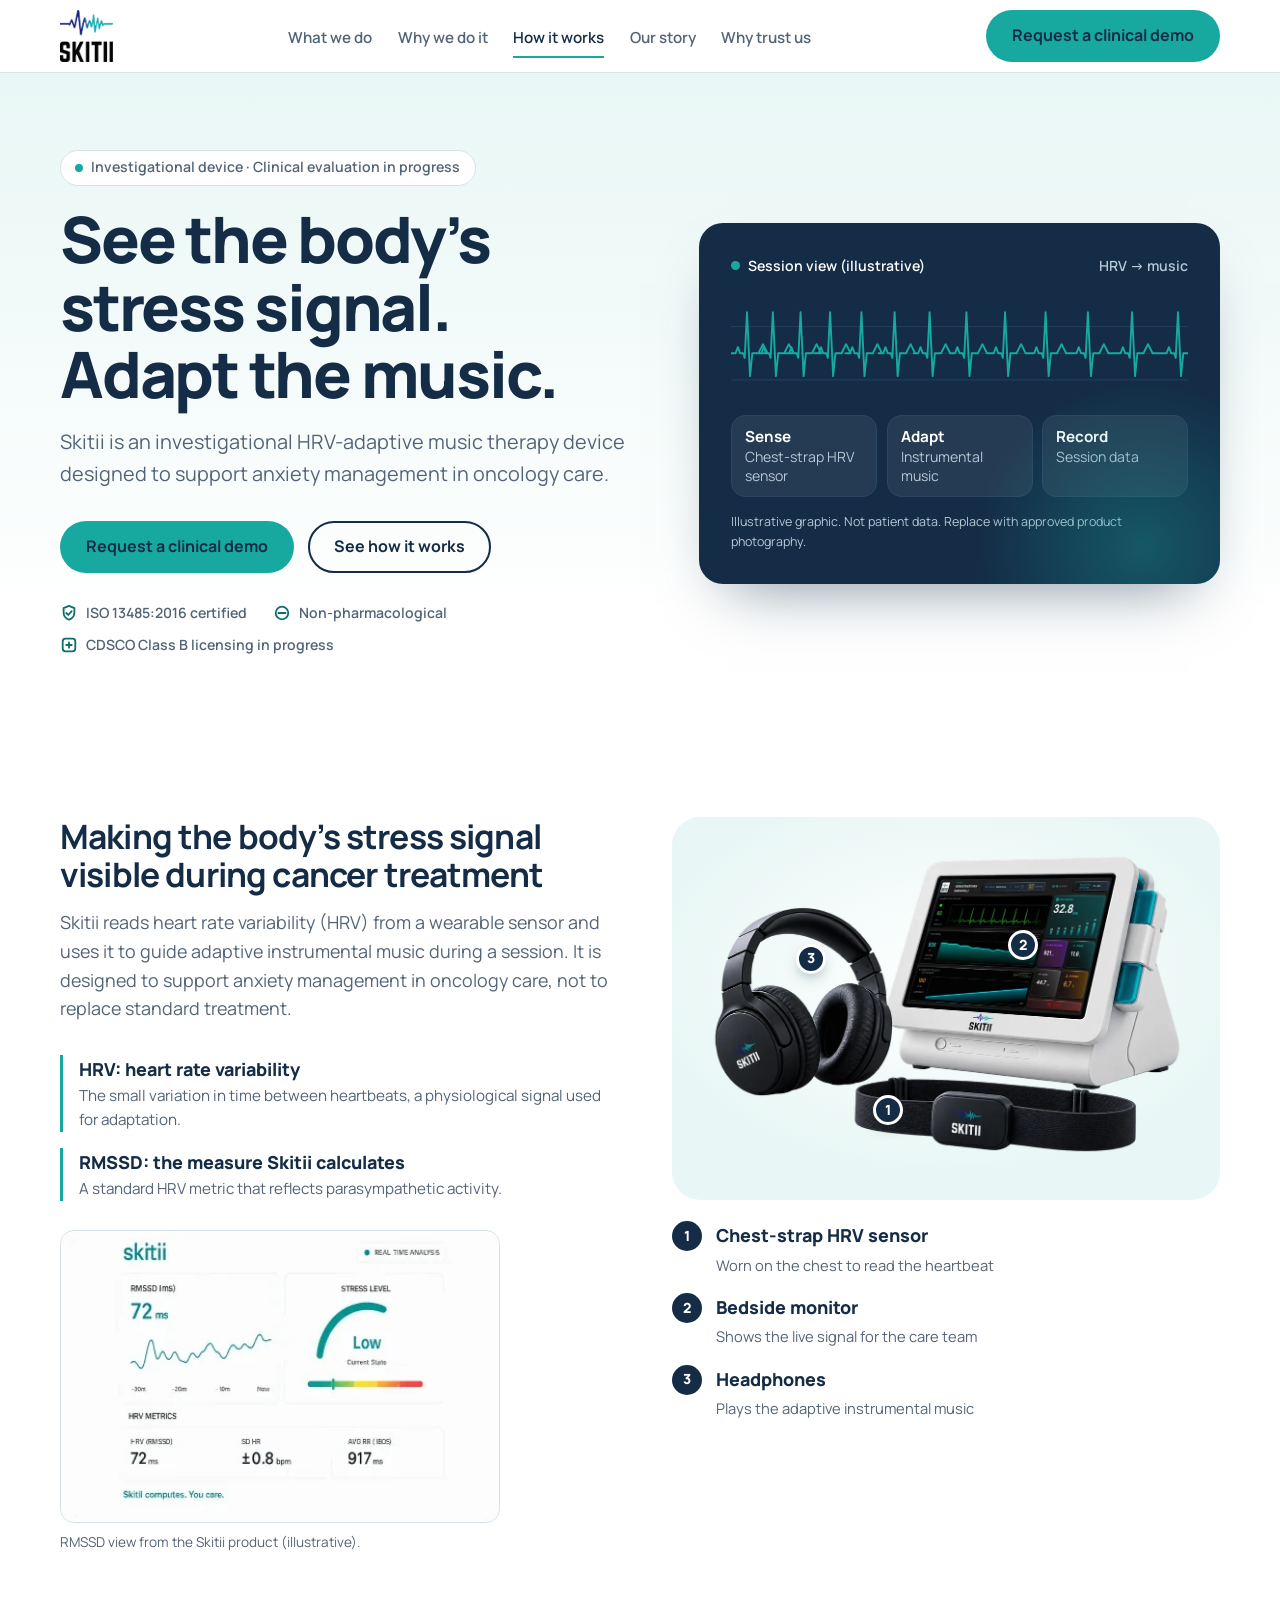
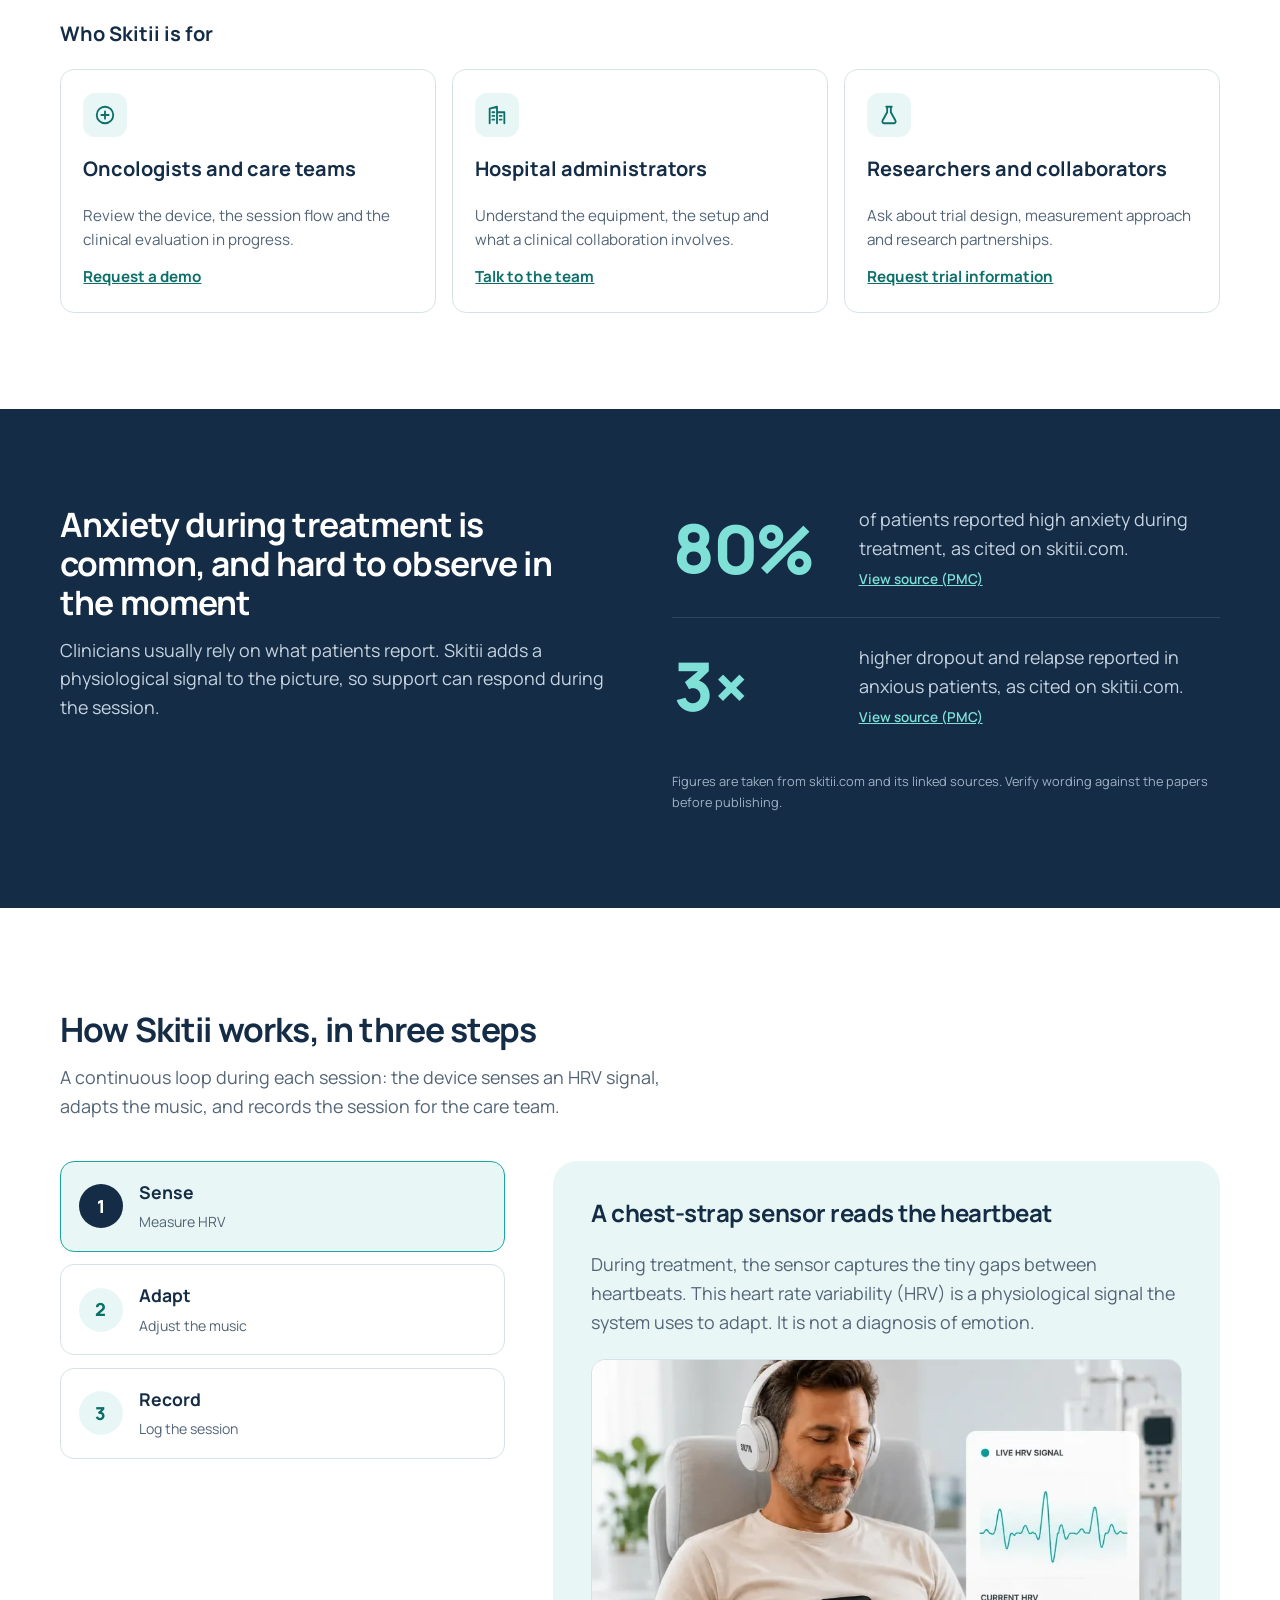
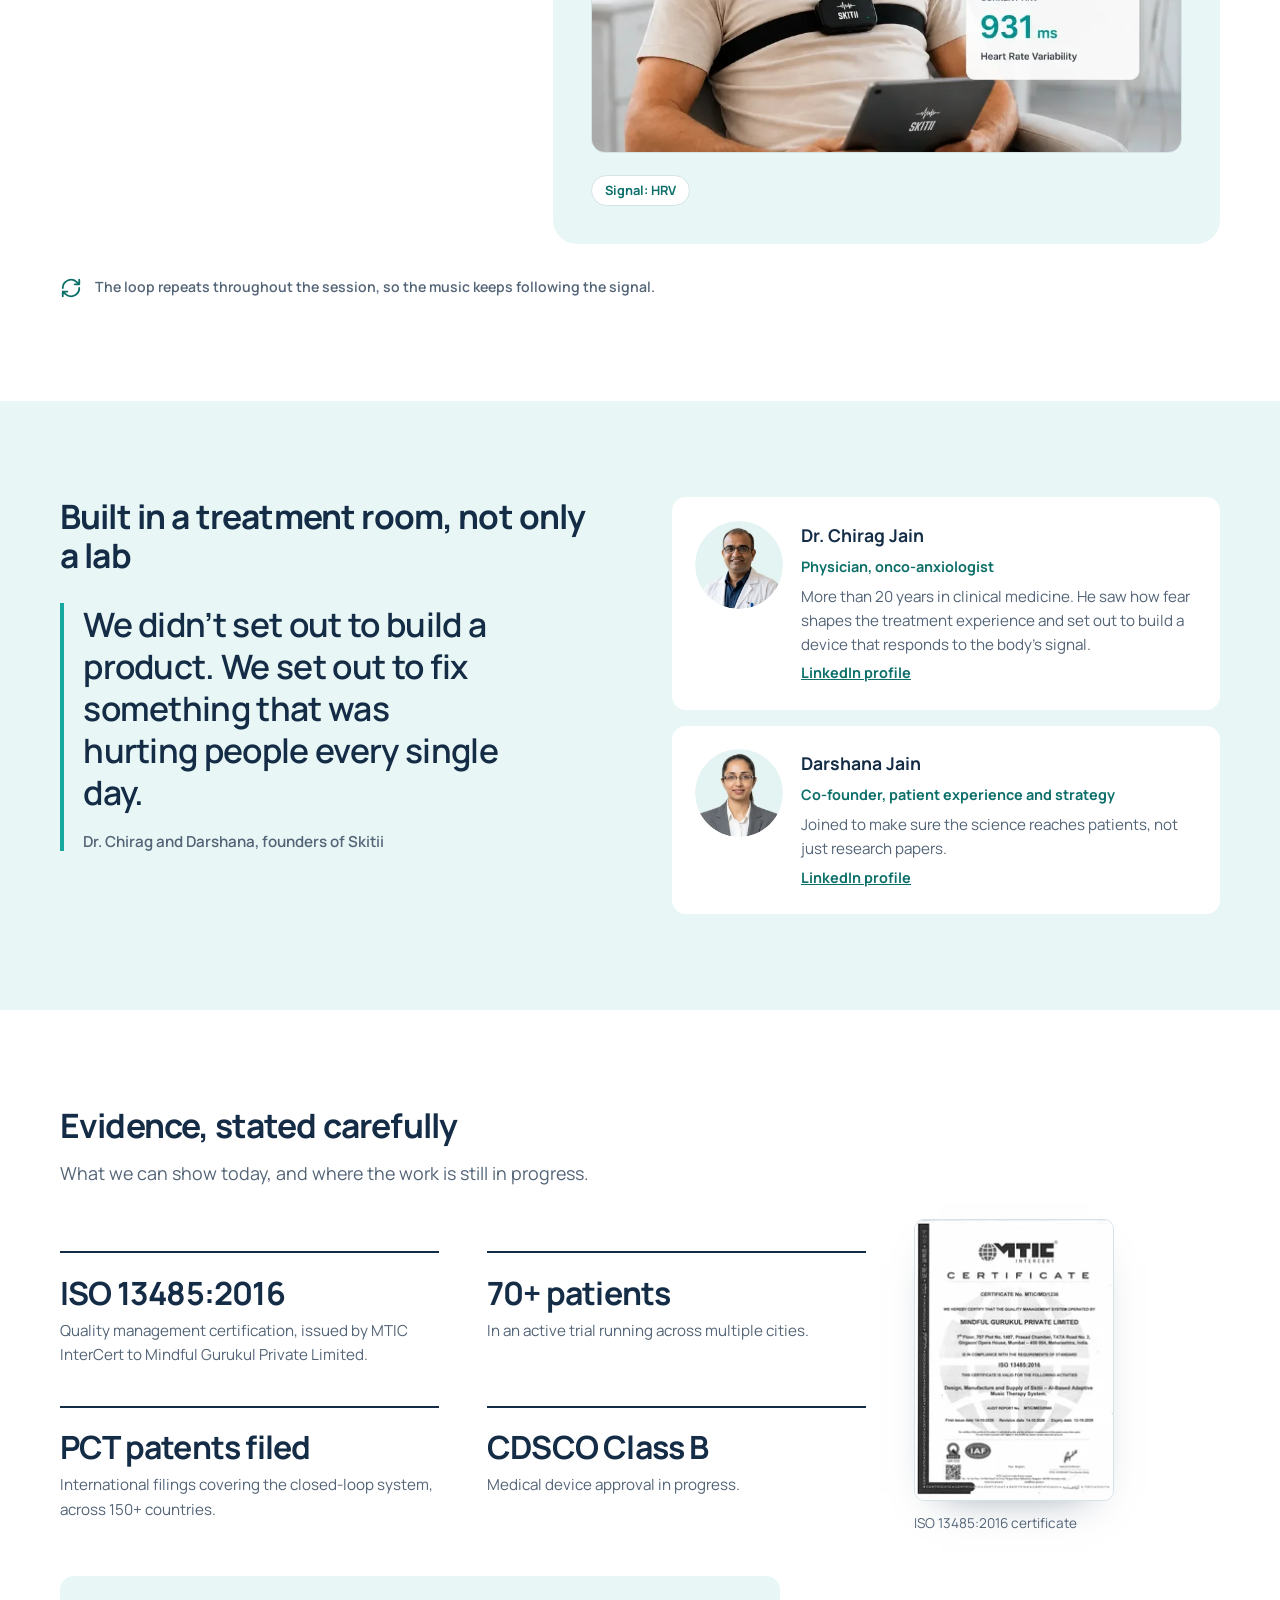
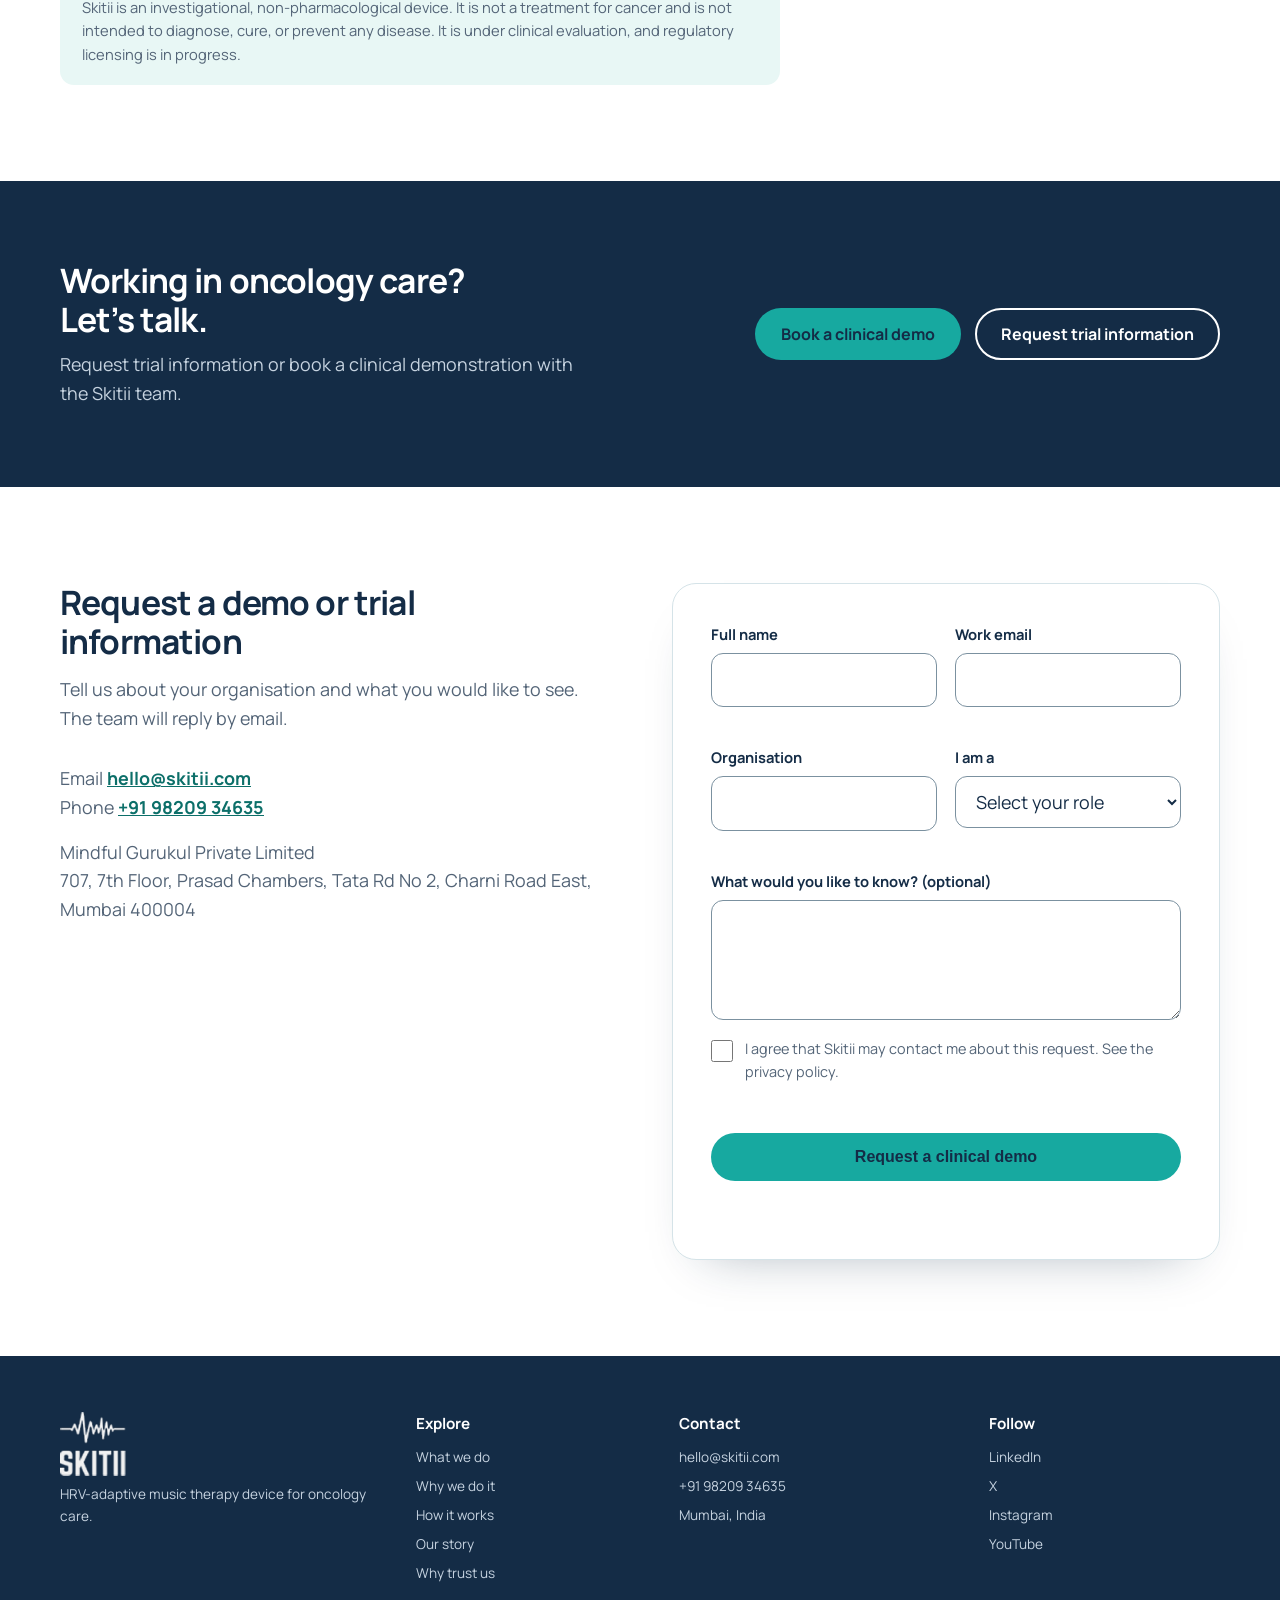
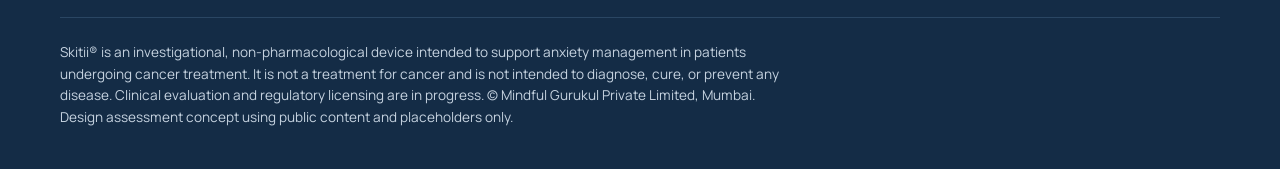
==== commit 1f60a82e: "Update official SKITII logo" ====
--- a/index.html
+++ b/index.html
@@ -30,11 +30,7 @@
 
 <header>
   <div class="wrap bar">
-    <a class="logo" href="#" aria-label="Skitii home">
-      <!-- Placeholder mark: swap with the official Skitii logo asset -->
-      <svg viewBox="0 0 32 32" aria-hidden="true"><rect width="32" height="32" rx="9" fill="#142C46"/><path d="M5 17h5l3-7 4 13 3-9 2 3h5" fill="none" stroke="#17A9A0" stroke-width="2.4" stroke-linecap="round" stroke-linejoin="round"/></svg>
-      <span>Skitii<sup>®</sup></span>
-    </a>
+    <a class="logo" href="#" aria-label="Skitii home"><img src="assets/skitii-logo.png" alt="SKITII logo" width="123" height="120"></a>
     <button class="menu-btn" aria-expanded="false" aria-controls="nav" aria-label="Open menu">
       <svg width="22" height="22" viewBox="0 0 22 22" fill="none" stroke="currentColor" stroke-width="2" stroke-linecap="round"><path d="M3 6h16M3 11h16M3 16h16"/></svg>
     </button>
@@ -243,7 +239,7 @@
 
 <footer>
   <div class="wrap foot">
-    <div><div class="x-flogo"><svg viewBox="0 0 32 32" aria-hidden="true"><rect width="32" height="32" rx="9" fill="#17A9A0"/><path d="M5 17h5l3-7 4 13 3-9 2 3h5" fill="none" stroke="#142C46" stroke-width="2.4" stroke-linecap="round" stroke-linejoin="round"/></svg><span>Skitii<sup>®</sup></span></div><p style="margin-top:.5rem">HRV-adaptive music therapy device for oncology care.</p></div>
+    <div><img class="footer-logo" src="assets/skitii-logo-white.png" alt="SKITII logo" width="165" height="159"><p style="margin-top:.5rem">HRV-adaptive music therapy device for oncology care.</p></div>
     <div><h3>Explore</h3><ul><li><a href="#what">What we do</a></li><li><a href="#why">Why we do it</a></li><li><a href="#how">How it works</a></li><li><a href="#story">Our story</a></li><li><a href="#trust">Why trust us</a></li></ul></div>
     <div><h3>Contact</h3><ul><li><a href="mailto:hello@skitii.com">hello@skitii.com</a></li><li><a href="tel:+919820934635">+91 98209 34635</a></li><li>Mumbai, India</li></ul></div>
     <div><h3>Follow</h3><ul><li><a href="https://www.linkedin.com/company/mindfulgurukul/">LinkedIn</a></li><li><a href="https://x.com/skitiiapp">X</a></li><li><a href="https://www.instagram.com/skitiiapp">Instagram</a></li><li><a href="https://www.youtube.com/@mindfulgurukul1329">YouTube</a></li></ul></div>
--- a/css/tokens.css
+++ b/css/tokens.css
@@ -0,0 +1,9 @@
+/* Skitii | tokens.css */
+:root{
+  --navy:#142C46; --teal:#17A9A0; --teal-ink:#0C6F69; --aqua:#E8F7F5; --white:#fff; --slate:#536477;
+  --line:#D5E3E8; --r-lg:24px; --r-md:14px; --r-sm:999px;
+  --step--1:clamp(.82rem,.8rem + .1vw,.9rem); --step-0:clamp(1rem,.96rem + .2vw,1.125rem);
+  --step-2:clamp(1.5rem,1.3rem + 1vw,2.1rem); --step-4:clamp(2.2rem,1.4rem + 4vw,4rem);
+}
+
+:root{--mute:#C6D3E0;--edge:#2A4663;--teal-lt:#7FE0D8;--teal-hv:#2BC0B6}
--- a/css/base.css
+++ b/css/base.css
@@ -0,0 +1,9 @@
+/* Skitii | base.css */
+*{box-sizing:border-box;margin:0}
+html{scroll-behavior:smooth}
+body{font-family:Manrope,Inter,system-ui,sans-serif;color:var(--navy);background:var(--white);font-size:var(--step-0);line-height:1.6;-webkit-font-smoothing:antialiased}
+a{color:inherit}
+:focus-visible{outline:3px solid var(--teal);outline-offset:3px;border-radius:6px}
+.wrap{width:min(1160px,100% - 2.5rem);margin-inline:auto}
+.skip{position:absolute;left:-999px;top:8px;background:var(--navy);color:#fff;padding:.6rem 1rem;border-radius:8px;z-index:20}
+.skip:focus{left:8px}
--- a/css/buttons.css
+++ b/css/buttons.css
@@ -0,0 +1,7 @@
+/* Skitii | buttons.css */
+/* Buttons */
+.btn{display:inline-flex;align-items:center;justify-content:center;gap:.5rem;min-height:48px;padding:.7rem 1.5rem;border-radius:var(--r-sm);font-weight:700;font-size:1rem;text-decoration:none;border:2px solid transparent;cursor:pointer;transition:transform .2s,background .2s,border-color .2s}
+.btn-primary{background:var(--teal);color:var(--navy)}
+.btn-primary:hover{background:#2BC0B6;transform:translateY(-1px)}
+.btn-ghost{border-color:var(--navy);color:var(--navy);background:transparent}
+.btn-ghost:hover{background:var(--aqua)}
--- a/css/header.css
+++ b/css/header.css
@@ -0,0 +1,12 @@
+/* Skitii | header.css */
+/* Header */
+header{position:sticky;top:0;z-index:10;background:rgba(255,255,255,.92);backdrop-filter:blur(10px);border-bottom:1px solid var(--line)}
+.bar{display:flex;align-items:center;justify-content:space-between;min-height:72px;gap:1rem}
+.logo{display:flex;align-items:center;text-decoration:none}
+.logo img{display:block;height:52px;width:auto}
+@media (max-width:720px){.logo img{height:44px}}
+nav ul{display:flex;gap:1.6rem;list-style:none;padding:0}
+nav a{text-decoration:none;font-weight:600;font-size:.95rem;color:var(--slate);padding:.5rem 0;border-bottom:2px solid transparent}
+nav a:hover,nav a[aria-current]{color:var(--navy);border-color:var(--teal)}
+.menu-btn{display:none;min-width:48px;min-height:48px;border:1.5px solid var(--navy);background:none;border-radius:12px;cursor:pointer;color:var(--navy)}
+.nav-cta{display:inline-flex}
--- a/css/hero.css
+++ b/css/hero.css
@@ -0,0 +1,29 @@
+/* Skitii | hero.css */
+/* Hero */
+.hero{background:linear-gradient(180deg,var(--aqua),var(--white) 85%);padding:clamp(2.5rem,6vw,5.5rem) 0 clamp(2.5rem,5vw,4.5rem)}
+.hero-grid{display:grid;grid-template-columns:1.05fr .95fr;gap:clamp(2rem,5vw,4.5rem);align-items:center}
+.badge{display:inline-flex;align-items:center;gap:.5rem;background:#fff;border:1px solid var(--line);border-radius:var(--r-sm);padding:.35rem .9rem;font-size:var(--step--1);font-weight:600;color:var(--slate)}
+.badge i{width:8px;height:8px;border-radius:50%;background:var(--teal)}
+h1{font-size:var(--step-4);line-height:1.06;letter-spacing:-.035em;font-weight:800;margin:1.2rem 0 1.1rem;max-width:15ch}
+.lede{color:var(--slate);max-width:52ch;font-size:clamp(1.05rem,1rem + .3vw,1.25rem)}
+.cta-row{display:flex;flex-wrap:wrap;gap:.9rem;margin:2rem 0 1.8rem}
+.proof{display:flex;flex-wrap:wrap;gap:.6rem 1.6rem;list-style:none;padding:0;font-size:var(--step--1);font-weight:600;color:var(--slate)}
+.proof li{display:flex;gap:.5rem;align-items:center}
+.proof svg{width:18px;height:18px;flex:none}
+
+/* Signal card (hero visual) */
+.signal{background:var(--navy);color:#fff;border-radius:var(--r-lg);padding:clamp(1.2rem,3vw,2rem);box-shadow:0 30px 60px -30px rgba(20,44,70,.55);position:relative;overflow:hidden}
+.signal::after{content:"";position:absolute;inset:auto -20% -40% auto;width:70%;aspect-ratio:1;background:radial-gradient(circle,rgba(23,169,160,.35),transparent 65%);pointer-events:none}
+.signal-top{display:flex;justify-content:space-between;align-items:center;font-size:var(--step--1);color:#B8C7D6;font-weight:600}
+.live{display:flex;align-items:center;gap:.5rem;color:#fff}
+.live i{width:9px;height:9px;border-radius:50%;background:var(--teal);animation:pulse 1.8s infinite}
+.trace-wrap{margin:1.4rem 0 1rem}
+svg.trace{width:100%;height:auto;display:block}
+.trace path{fill:none;stroke:var(--teal);stroke-width:2.5;stroke-linecap:round;stroke-linejoin:round}
+.trace .grid line{stroke:#2A4663;stroke-width:1}
+.trace.go path{stroke-dasharray:var(--len);stroke-dashoffset:var(--len);animation:draw 3.1s cubic-bezier(.4,0,.2,1) forwards}
+.chips{display:grid;grid-template-columns:repeat(3,1fr);gap:.6rem}
+.chip{background:rgba(255,255,255,.07);border:1px solid #2A4663;border-radius:var(--r-md);padding:.7rem .8rem;font-size:var(--step--1);line-height:1.35}
+.chip b{display:block;color:#fff;font-size:.95rem}
+.chip span{color:#B8C7D6}
+.note{font-size:.78rem;color:#B8C7D6;margin-top:.9rem}
--- a/css/how-it-works.css
+++ b/css/how-it-works.css
@@ -0,0 +1,22 @@
+/* Skitii | how-it-works.css */
+/* How it works */
+.works{padding:clamp(3.5rem,8vw,6.5rem) 0}
+.works h2,.cta-band h2{font-size:var(--step-2);letter-spacing:-.025em;line-height:1.15;max-width:22ch}
+.works .sub{color:var(--slate);max-width:60ch;margin:.9rem 0 2.5rem}
+.flow{display:grid;grid-template-columns:minmax(260px,.8fr) 1.2fr;gap:clamp(1.5rem,4vw,3rem);align-items:stretch}
+[role=tablist]{display:grid;gap:.8rem;align-content:start}
+[role=tab]{display:grid;grid-template-columns:44px 1fr;gap:1rem;align-items:center;text-align:left;font:inherit;color:var(--navy);background:#fff;border:1.5px solid var(--line);border-radius:var(--r-md);padding:1rem 1.1rem;min-height:72px;cursor:pointer;transition:border-color .2s,background .2s}
+[role=tab] .n{width:44px;height:44px;border-radius:50%;display:grid;place-items:center;font-weight:800;background:var(--aqua);color:var(--teal-ink)}
+[role=tab] strong{display:block;font-size:1.1rem}
+[role=tab] small{color:var(--slate);font-size:var(--step--1)}
+[role=tab][aria-selected=true]{border-color:var(--teal);background:var(--aqua)}
+[role=tab][aria-selected=true] .n{background:var(--navy);color:#fff}
+[role=tabpanel]{background:var(--aqua);border-radius:var(--r-lg);padding:clamp(1.4rem,3vw,2.4rem);display:grid;gap:1.4rem;align-content:start}
+[role=tabpanel][hidden]{display:none}
+[role=tabpanel] h3{font-size:1.5rem;letter-spacing:-.02em;line-height:1.2}
+[role=tabpanel] p{color:var(--slate);max-width:56ch}
+.art{background:#fff;border-radius:var(--r-md);padding:1rem;border:1px solid var(--line)}
+.art svg{width:100%;height:auto;display:block}
+.tag{display:inline-block;font-size:.8rem;font-weight:700;color:var(--teal-ink);background:#fff;border:1px solid var(--line);border-radius:var(--r-sm);padding:.25rem .8rem;width:fit-content}
+.loop{display:flex;align-items:center;gap:.8rem;margin-top:2rem;color:var(--slate);font-size:var(--step--1);font-weight:600}
+.loop svg{width:22px;height:22px;flex:none;color:var(--teal-ink)}
--- a/css/cta.css
+++ b/css/cta.css
@@ -0,0 +1,8 @@
+/* Skitii | cta.css */
+/* CTA + footer */
+.cta-band{background:var(--navy);color:#fff;padding:clamp(3rem,7vw,5rem) 0}
+.cta-band .wrap{display:flex;flex-wrap:wrap;gap:2rem;align-items:center;justify-content:space-between}
+.cta-band p{color:#C6D3E0;margin-top:.7rem;max-width:48ch}
+.cta-band .btn-ghost{border-color:#fff;color:#fff}.cta-band .btn-ghost:hover{background:rgba(255,255,255,.1)}
+footer{padding:2rem 0 2.5rem;font-size:.85rem;color:var(--slate)}
+footer p{max-width:90ch}
--- a/css/sections.css
+++ b/css/sections.css
@@ -0,0 +1,68 @@
+/* Skitii | sections.css */
+/* Shared section system */
+.sec{padding:clamp(3.5rem,8vw,6rem) 0}
+.alt{background:var(--aqua)}
+.dark{background:var(--navy);color:#fff}
+.sec h2{font-size:var(--step-2);letter-spacing:-.025em;line-height:1.15;max-width:24ch}
+.sec .sub{color:var(--slate);max-width:60ch;margin:.9rem 0 2rem}
+.dark .sub{color:#C6D3E0}.dark a{color:#7FE0D8}
+.split{display:grid;grid-template-columns:1fr 1fr;gap:clamp(1.5rem,5vw,4.5rem);align-items:start}
+.cards{display:grid;grid-template-columns:repeat(auto-fit,minmax(220px,1fr));gap:1rem}
+.card{background:#fff;border:1px solid var(--line);border-radius:var(--r-md);padding:1.4rem}
+.alt .card{border-color:transparent}
+.card h3{font-size:1.1rem;margin-bottom:.4rem}.card p{color:var(--slate);font-size:.95rem}
+.ico{width:44px;height:44px;border-radius:12px;background:var(--aqua);color:var(--teal-ink);display:grid;place-items:center;margin-bottom:1rem}
+.ico svg{width:22px;height:22px;fill:none;stroke:currentColor;stroke-width:2;stroke-linecap:round;stroke-linejoin:round}
+.ph{aspect-ratio:4/3;border:2px dashed #9DB6BF;border-radius:var(--r-md);display:grid;place-items:center;color:var(--slate);font-size:.8rem;font-weight:600;background:#fff;text-align:center;padding:.8rem}
+.devices{display:grid;grid-template-columns:repeat(3,1fr);gap:.8rem}
+.devices figcaption{font-weight:700;font-size:.9rem;margin-top:.5rem}
+.def{display:grid;gap:1rem;margin-top:1.6rem}
+.def div{border-left:3px solid var(--teal);padding-left:1rem}
+.def dt{font-weight:800}.def dd{color:var(--slate);font-size:.95rem}
+.aud{margin-top:clamp(2.5rem,5vw,4rem)}
+.aud h3{font-size:1.25rem;margin-bottom:1.2rem}
+.aud a{font-weight:700;color:var(--teal-ink);display:inline-block;margin-top:.8rem;font-size:.95rem}
+
+/* Why */
+.stat{font-size:clamp(2.8rem,6vw,4.2rem);font-weight:800;letter-spacing:-.04em;line-height:1;color:#7FE0D8}
+.stat-row{display:grid;grid-template-columns:minmax(120px,.45fr) 1fr;gap:1.5rem;align-items:center;padding:1.6rem 0;border-top:1px solid #2A4663}
+.stat-row:first-child{border-top:0;padding-top:0}
+.stat-row p{color:#C6D3E0}.stat-row a{font-size:.85rem;font-weight:600}
+.caveat{font-size:.8rem;color:#9FB2C5;margin-top:1rem}
+
+/* Story */
+.quote{font-size:clamp(1.4rem,1.1rem + 1.4vw,2.1rem);font-weight:700;letter-spacing:-.02em;line-height:1.25;max-width:20ch}
+.quote cite{display:block;font-size:.95rem;font-weight:600;font-style:normal;color:var(--slate);margin-top:1.2rem;letter-spacing:0}
+.founder{display:grid;grid-template-columns:64px 1fr;gap:1.1rem}
+.founder+.founder{margin-top:1rem}
+.av{width:64px;height:64px;border-radius:50%;background:var(--navy);color:#fff;display:grid;place-items:center;font-weight:800}
+.founder h3{font-size:1.1rem}.founder .role{color:var(--teal-ink);font-weight:700;font-size:.9rem;margin-bottom:.4rem}
+.founder p{color:var(--slate);font-size:.95rem}.founder a{font-size:.9rem;font-weight:700;color:var(--teal-ink)}
+
+/* Trust */
+.facts{display:grid;grid-template-columns:repeat(2,1fr);gap:1rem 3rem;margin-top:2rem}
+.fact{padding:1.4rem 0;border-top:2px solid var(--navy)}
+.fact b{display:block;font-size:clamp(1.5rem,1.2rem + 1vw,2rem);letter-spacing:-.025em;line-height:1.1;margin-bottom:.5rem}
+.fact p{color:var(--slate);font-size:.95rem}
+.reg{margin-top:2rem;background:var(--aqua);border-radius:var(--r-md);padding:1.2rem 1.4rem;font-size:.92rem;color:var(--slate);max-width:80ch}
+
+/* Form */
+.form{display:grid;grid-template-columns:1fr 1fr;gap:1.1rem;background:#fff;border:1px solid var(--line);border-radius:var(--r-lg);padding:clamp(1.4rem,3vw,2.4rem);box-shadow:0 24px 50px -34px rgba(20,44,70,.4)}
+.f{display:grid;gap:.4rem;align-content:start}.f.full{grid-column:1/-1}
+.f label{font-weight:700;font-size:.92rem}
+.f input,.f select,.f textarea{font:inherit;color:var(--navy);padding:.75rem 1rem;min-height:48px;border:1.5px solid #7B91A0;border-radius:12px;background:#fff;width:100%}
+.f textarea{min-height:120px;resize:vertical}
+.f [aria-invalid=true]{border-color:#B3261E}
+.err{color:#B3261E;font-size:.85rem;min-height:1.1em}
+.check{display:flex;gap:.7rem;align-items:flex-start;font-size:.9rem;color:var(--slate)}
+.check input{width:22px;min-height:22px;height:22px;margin-top:.15rem;flex:none;accent-color:var(--teal-ink)}
+#form-status{grid-column:1/-1;color:var(--teal-ink);font-weight:700;min-height:1.2em}
+.contact-side p{color:var(--slate);margin-bottom:1rem}.contact-side a{color:var(--teal-ink);font-weight:700}
+
+/* Footer */
+.foot{display:grid;grid-template-columns:1.4fr 1fr 1.2fr 1fr;gap:2rem;padding-bottom:2rem;margin-bottom:1.5rem;border-bottom:1px solid var(--line)}
+.foot h3{font-size:.95rem;color:var(--navy);margin-bottom:.7rem}
+.foot ul{list-style:none;padding:0;display:grid;gap:.45rem}
+.foot a{color:var(--slate);text-decoration:none}.foot a:hover{color:var(--navy);text-decoration:underline}
+@media (max-width:900px){.split,.form{grid-template-columns:1fr}.foot{grid-template-columns:1fr 1fr}.facts{grid-template-columns:1fr}}
+@media (max-width:720px){.stat-row{grid-template-columns:1fr;gap:.6rem}.devices{grid-template-columns:1fr 1fr 1fr;gap:.5rem}.foot{grid-template-columns:1fr}}
--- a/css/responsive.css
+++ b/css/responsive.css
@@ -0,0 +1,64 @@
+/* Skitii | responsive.css */
+@keyframes draw{to{stroke-dashoffset:0}}
+@keyframes pulse{50%{opacity:.35;transform:scale(.8)}}
+
+/* Tablet */
+@media (max-width:960px){
+  .hero-grid,.flow{grid-template-columns:1fr}
+  h1{max-width:18ch}
+  [role=tablist]{grid-template-columns:repeat(3,1fr)}
+  [role=tab]{grid-template-columns:1fr;justify-items:start;text-align:left}
+}
+/* Mobile */
+@media (max-width:720px){
+  .menu-btn{display:grid;place-items:center}
+  .nav-cta{display:none}
+  nav{position:absolute;inset:72px 0 auto 0;background:#fff;border-bottom:1px solid var(--line);padding:.5rem 1.25rem 1.25rem}
+  nav[hidden]{display:none}
+  nav ul{flex-direction:column;gap:0}
+  nav a{display:block;padding:1rem 0;border-bottom:1px solid var(--line);font-size:1.05rem}
+  .cta-row .btn{width:100%}
+  [role=tablist]{grid-template-columns:1fr}
+  [role=tab]{grid-template-columns:44px 1fr;align-items:center}
+  .chips{grid-template-columns:1fr}
+  .chip{display:flex;justify-content:space-between;align-items:center;gap:1rem}
+  .chip b,.chip span{display:inline}
+}
+@media (min-width:721px){nav[hidden]{display:block}}
+/* Mobile pass */
+html{scroll-padding-top:84px}
+body{overflow-x:clip}
+.dock{display:none}
+@media (max-width:720px){
+  body{padding-bottom:88px}
+  .wrap{width:min(1160px,100% - 2rem)}
+  .bar{min-height:64px}
+  nav{inset:64px 0 auto 0;max-height:calc(100vh - 64px);overflow:auto}
+  .badge{display:flex;border-radius:14px;line-height:1.4;padding:.5rem .9rem}
+  h1{font-size:2.15rem;max-width:none;margin:1rem 0}
+  .hero{padding:1.75rem 0 2.5rem}
+  .cta-row{margin:1.5rem 0}
+  .proof{flex-direction:column;gap:.7rem}
+  .signal{border-radius:20px}
+  .note{font-size:.8rem}
+  .sec,.works{padding:3rem 0}
+  .sec h2,.works h2,.cta-band h2{font-size:1.6rem}
+  [role=tablist]{grid-template-columns:repeat(3,1fr);gap:.5rem}
+  [role=tab]{grid-template-columns:1fr;justify-items:center;text-align:center;padding:.7rem .4rem;min-height:84px;gap:.4rem}
+  [role=tab] .n{width:34px;height:34px}
+  [role=tab] small{display:none}
+  [role=tab] strong{font-size:1rem}
+  [role=tabpanel]{padding:1.2rem}
+  [role=tabpanel] h3{font-size:1.25rem}
+  .art svg text{display:none}
+  .devices .ph{font-size:.68rem;padding:.4rem}
+  .devices figcaption{font-size:.8rem}
+  .quote{max-width:none}
+  .facts{gap:0}
+  .form{padding:1.2rem;border-radius:20px}
+  .foot a{display:inline-block;padding:.4rem 0}
+  .dock{display:block;position:fixed;inset:auto 0 0 0;z-index:9;padding:.7rem 1rem calc(.7rem + env(safe-area-inset-bottom));background:rgba(255,255,255,.96);border-top:1px solid var(--line);transition:transform .25s,visibility 0s}
+  .dock .btn{width:100%}
+  .dock.off{transform:translateY(110%);visibility:hidden;transition:transform .25s,visibility 0s .25s}
+}
+@media (prefers-reduced-motion:reduce){*{animation:none!important;transition:none!important;scroll-behavior:auto!important}.trace.go path{stroke-dasharray:none}}
--- a/css/media.css
+++ b/css/media.css
@@ -0,0 +1,57 @@
+/* Skitii | media.css: real images, annotated device, record card, founders, certificate, dark footer, stat odometer, hover motion */
+:root{--ease-slow:cubic-bezier(.2,.8,.2,1)}
+/* Step photos */
+.art.photo{padding:0;overflow:hidden}
+.art.photo img{display:block;width:100%;height:auto;aspect-ratio:3/2;object-fit:cover;transition:transform 1.25s var(--ease-slow)}
+.art.photo:hover img{transform:scale(1.06)}
+.x-rec{position:relative;container-type:inline-size}
+.x-card{position:absolute;right:3cqw;top:4cqw;bottom:3.5cqw;width:36cqw;box-sizing:border-box;background:#fff;border-radius:2.4cqw;padding:2.4cqw;box-shadow:0 2cqw 5cqw -2cqw rgba(20,44,70,.35);display:flex;flex-direction:column;justify-content:space-between;color:var(--navy);overflow:hidden}
+.x-ch{display:flex;align-items:center;gap:1.2cqw;font-weight:800;font-size:2.2cqw;line-height:1.2}
+.x-ch i{width:1.8cqw;height:1.8cqw;border-radius:50%;background:var(--teal);display:block}
+.x-cs,.x-cap{font-size:1.7cqw;line-height:1.2;color:var(--slate)}
+.x-rowc{display:flex;justify-content:space-between;align-items:baseline;border-top:1px solid var(--line);padding-top:1.2cqw}
+.x-rowc span{font-size:1.8cqw;line-height:1.2;color:var(--slate)}
+.x-rowc b{font-size:3.4cqw;line-height:1.1;font-weight:800;letter-spacing:-.02em;color:var(--teal-ink)}
+.x-rowc b small{font-size:1.7cqw;font-weight:700;color:var(--slate);margin-left:.5cqw}
+.x-card .x-ctr{width:100%;height:9cqw;display:block}
+.x-cf{display:flex;align-items:center;gap:1cqw;font-size:1.7cqw;line-height:1.2;font-weight:700;color:var(--teal-ink);background:var(--aqua);border-radius:1.4cqw;padding:1.3cqw 1.5cqw}
+.x-card .x-cf svg{width:2cqw;height:2cqw;flex:none;display:block}
+/* Device showcase */
+.x-stage{position:relative;margin:0;border-radius:28px;aspect-ratio:1000/700;background:radial-gradient(75% 70% at 50% 42%,#fff,var(--aqua) 72%);overflow:hidden}
+.x-zoom{position:absolute;inset:0;transition:transform 1.25s var(--ease-slow)}
+.x-stage:hover .x-zoom{transform:scale(1.04)}
+.x-dev{position:absolute;inset:6% 6% 8%;width:88%;height:86%;object-fit:contain}
+.x-hot,.x-legend li>span{width:30px;height:30px;border-radius:50%;background:var(--navy);color:#fff;font-weight:800;font-size:14px;display:grid;place-items:center}
+.x-hot{position:absolute;margin:-15px 0 0 -15px;border:3px solid #fff;box-shadow:0 6px 16px -6px rgba(20,44,70,.6)}
+.x-legend{list-style:none;padding:0;margin:1.3rem 0 0;display:grid;gap:.9rem}
+.x-legend li{display:grid;grid-template-columns:30px 1fr;gap:.9rem;align-items:start}
+.x-legend b{display:block;font-weight:800}.x-legend small{color:var(--slate);font-size:.92rem}
+.x-rm{margin:1.8rem 0 0;max-width:440px}
+.x-rm img{display:block;width:100%;height:auto;background:#fff;border:1px solid var(--line);border-radius:14px}
+.x-rm figcaption{font-size:.85rem;color:var(--slate);margin-top:.6rem}
+/* Founders */
+.founder{grid-template-columns:88px 1fr;transition:transform .3s ease-out,box-shadow .3s ease-out}
+.founder:hover{transform:translateY(-3px);box-shadow:0 18px 36px -22px rgba(20,44,70,.45)}
+.x-av{width:88px;height:88px;border-radius:50%;object-fit:cover}
+.quote{font-weight:600;border-left:4px solid var(--teal);padding-left:1.2rem}
+/* Trust */
+.trust-split{display:grid;grid-template-columns:1.45fr .55fr;gap:3rem;align-items:start}
+.x-cert{margin:0}
+.x-cert img{display:block;width:200px;max-width:100%;height:auto;border:1px solid var(--line);border-radius:10px;box-shadow:0 18px 40px -26px rgba(20,44,70,.5)}
+.x-cert figcaption{font-size:.85rem;color:var(--slate);margin-top:.7rem}
+/* Dark footer */
+footer{background:var(--navy);color:var(--mute);padding:3.5rem 0 2.5rem}
+footer .foot{border-bottom-color:var(--edge)}
+footer .foot h3{color:#fff}
+footer .foot a,footer a{color:var(--mute)}
+footer .foot a:hover{color:#fff}
+.footer-logo{display:block;height:64px;width:auto}
+@media (max-width:720px){.footer-logo{height:56px}}
+/* Stat odometer */
+.stat .odo{display:inline-flex;align-items:flex-start}
+.stat .d{display:inline-block;height:1em;min-width:.62em;overflow:hidden;text-align:center;font-variant-numeric:tabular-nums}
+.stat .strip{display:block;transition:transform 1.25s var(--ease-slow)}
+.stat .strip span,.stat .suf{display:block;height:1em;line-height:1}
+.stat .suf{display:inline-block}
+@media (max-width:900px){.trust-split{grid-template-columns:1fr}}
+@media (prefers-reduced-motion:reduce){.art.photo img,.x-zoom,.founder,.stat .strip{transition:none!important}.art.photo:hover img,.x-stage:hover .x-zoom,.founder:hover{transform:none}}
